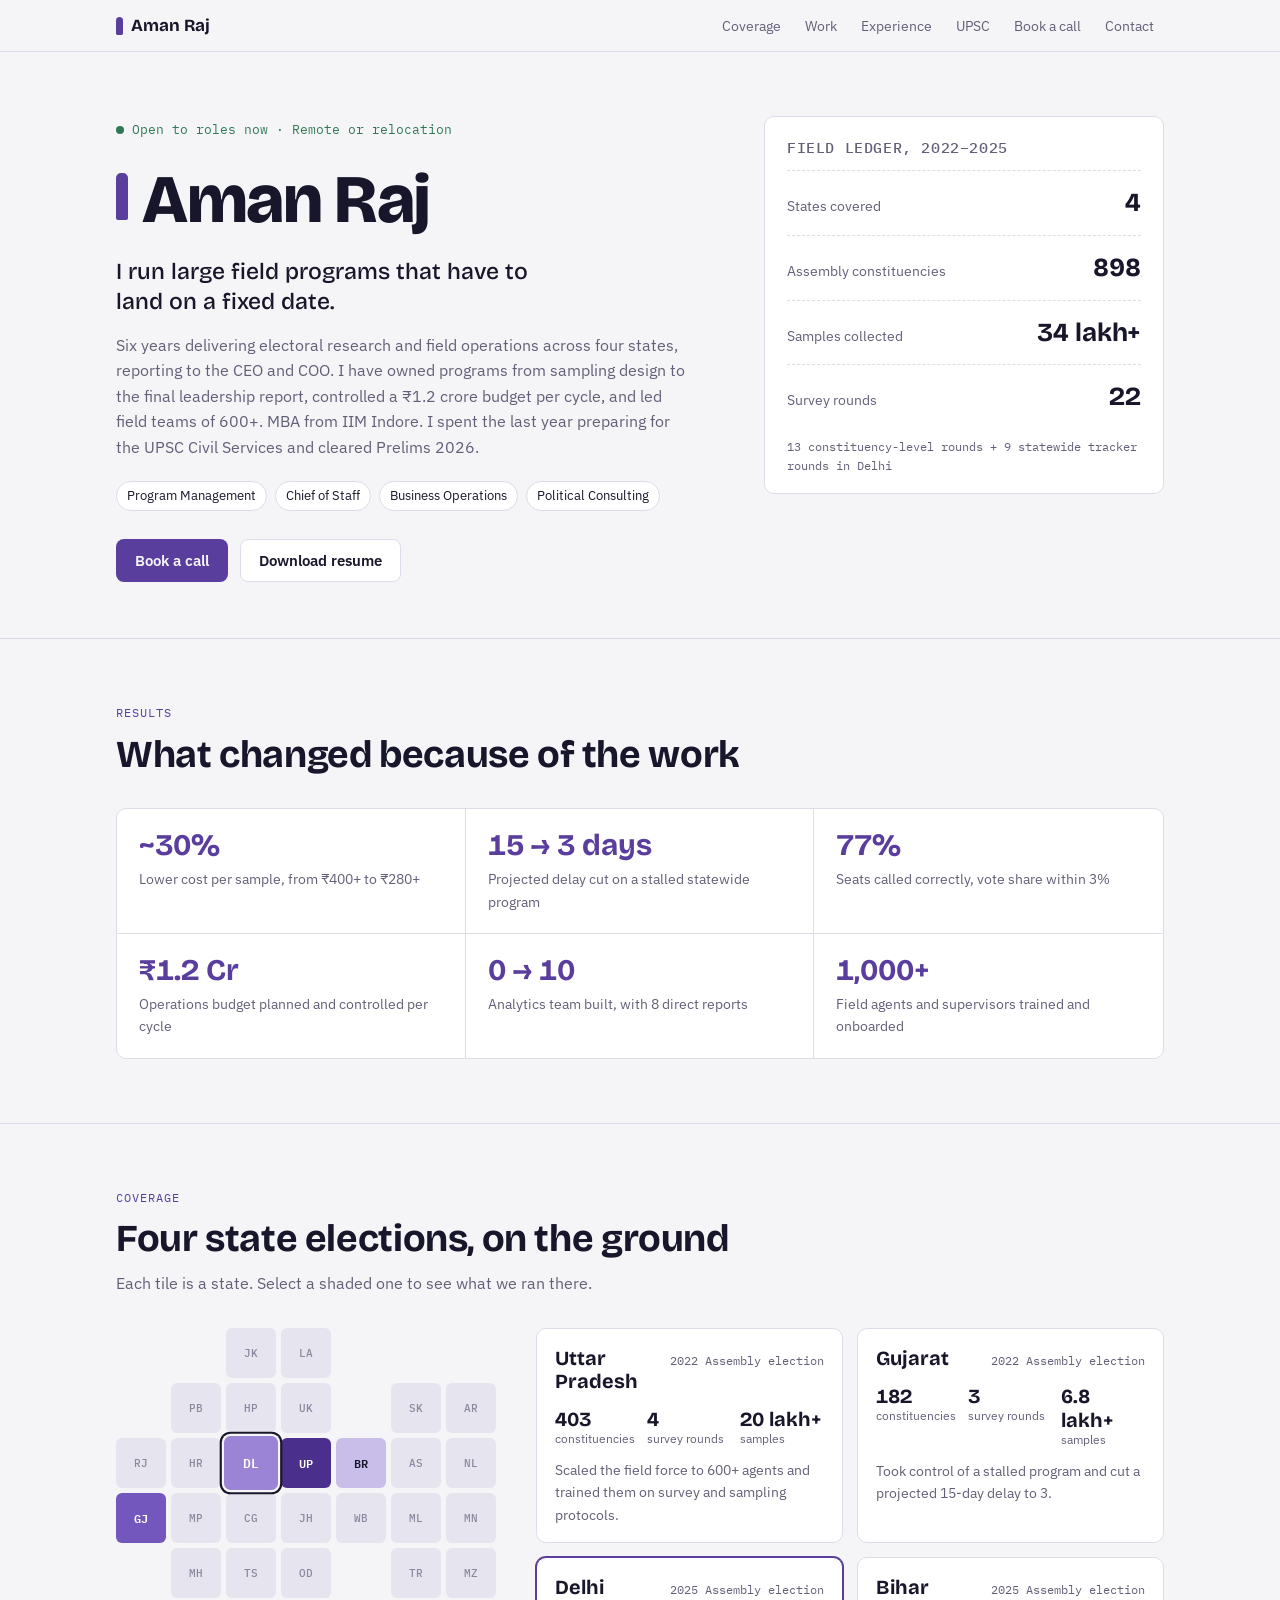
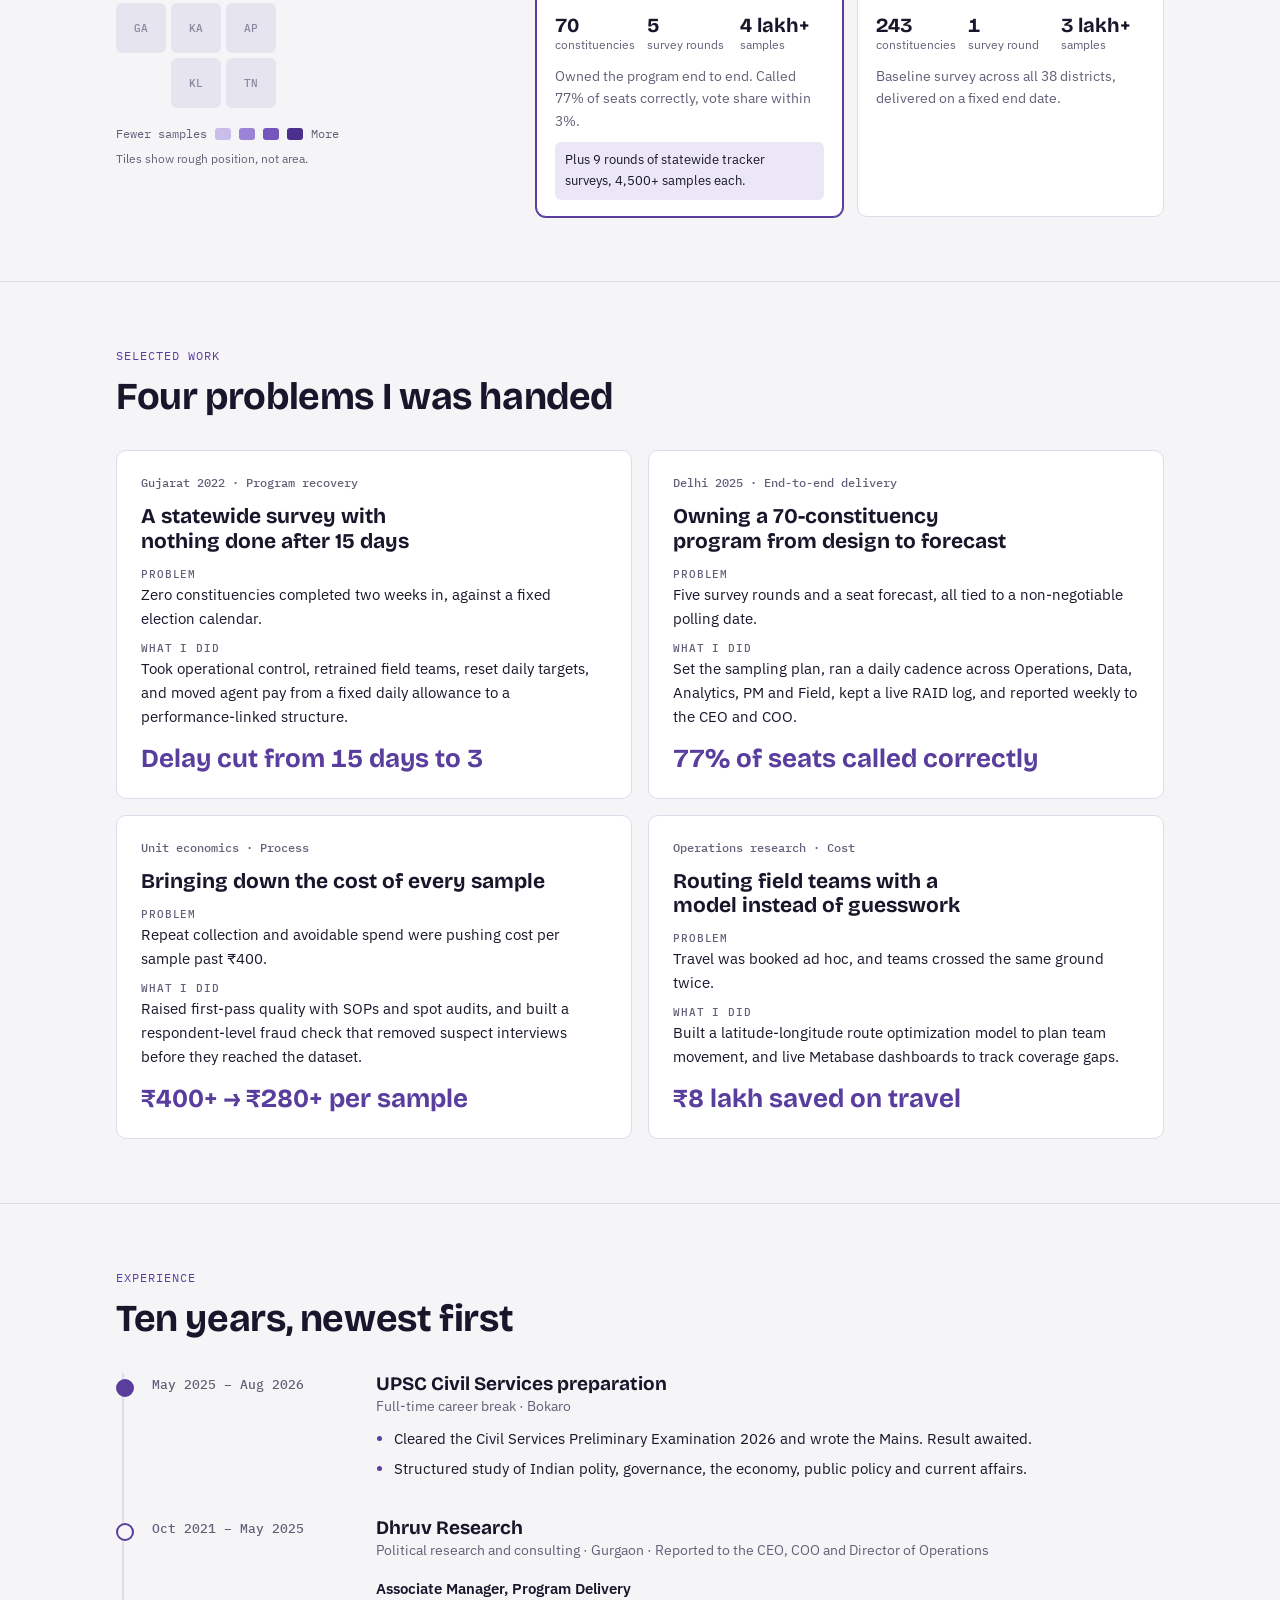
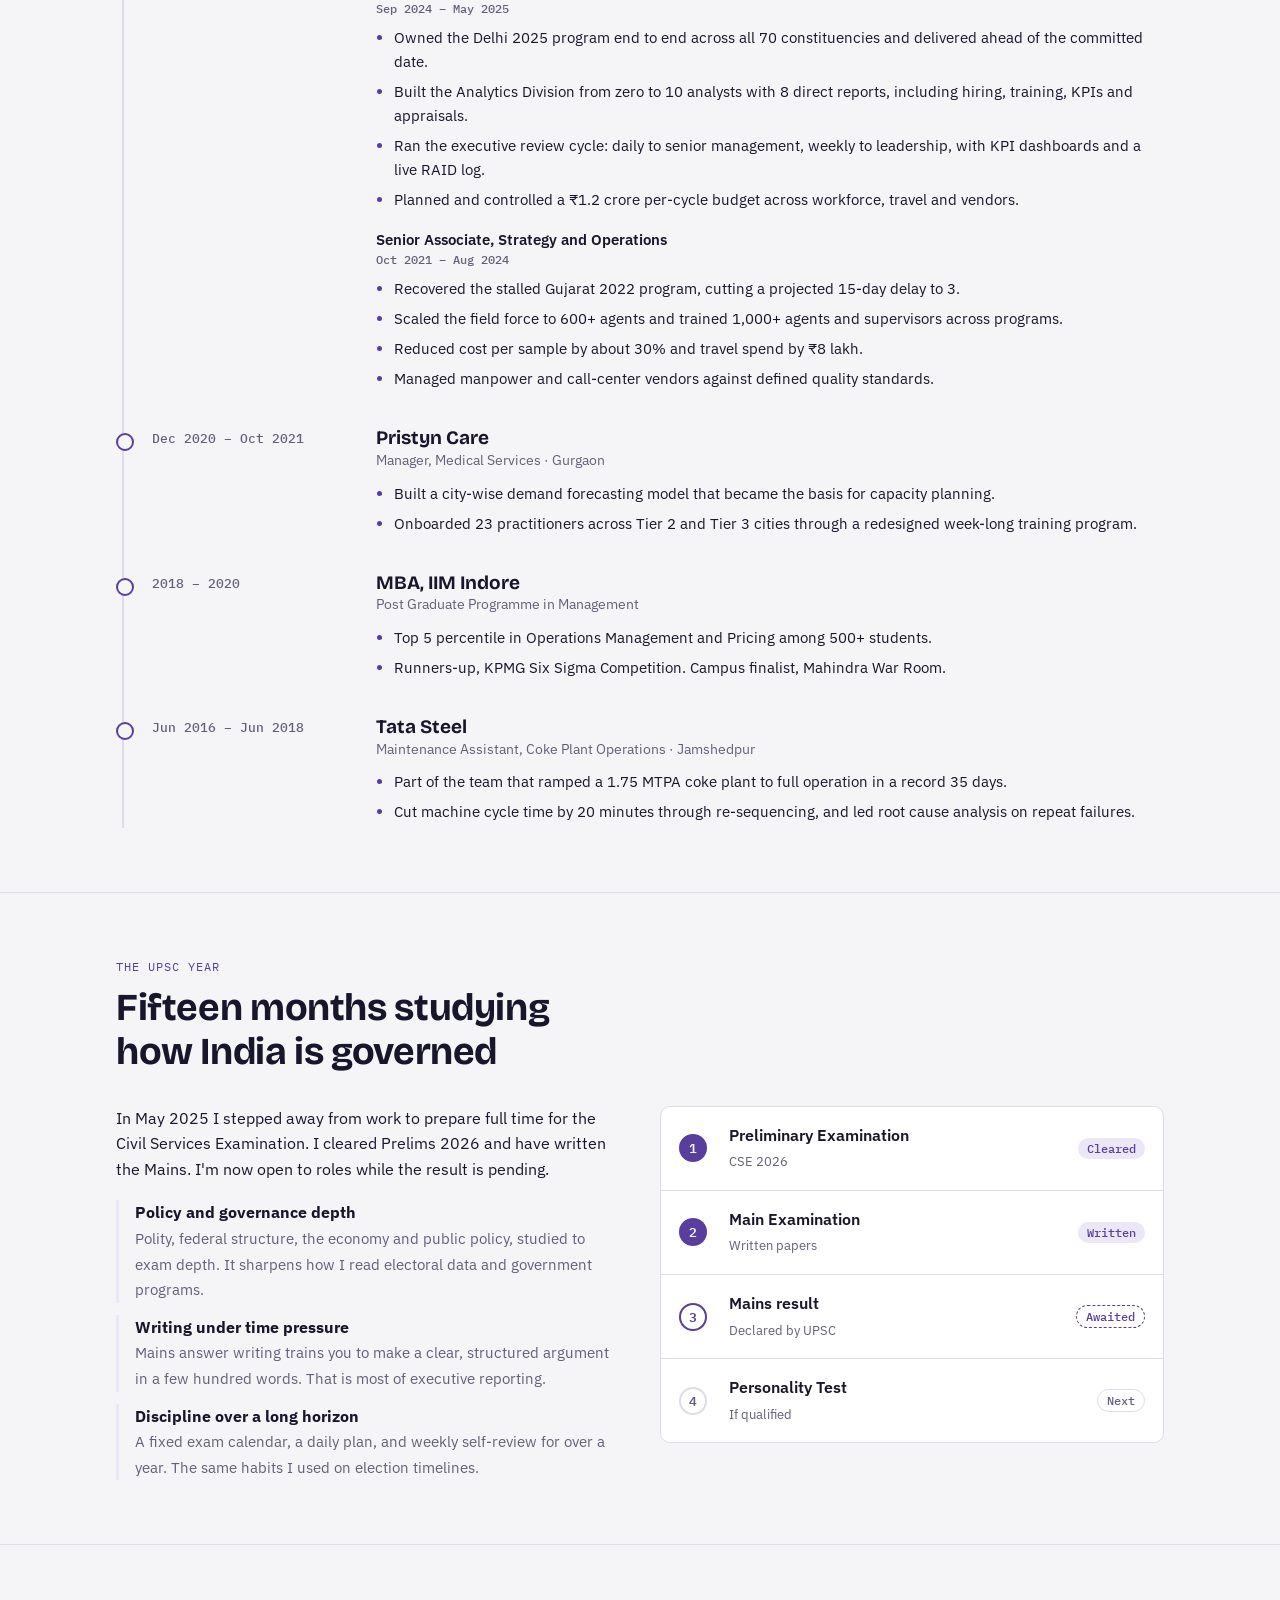
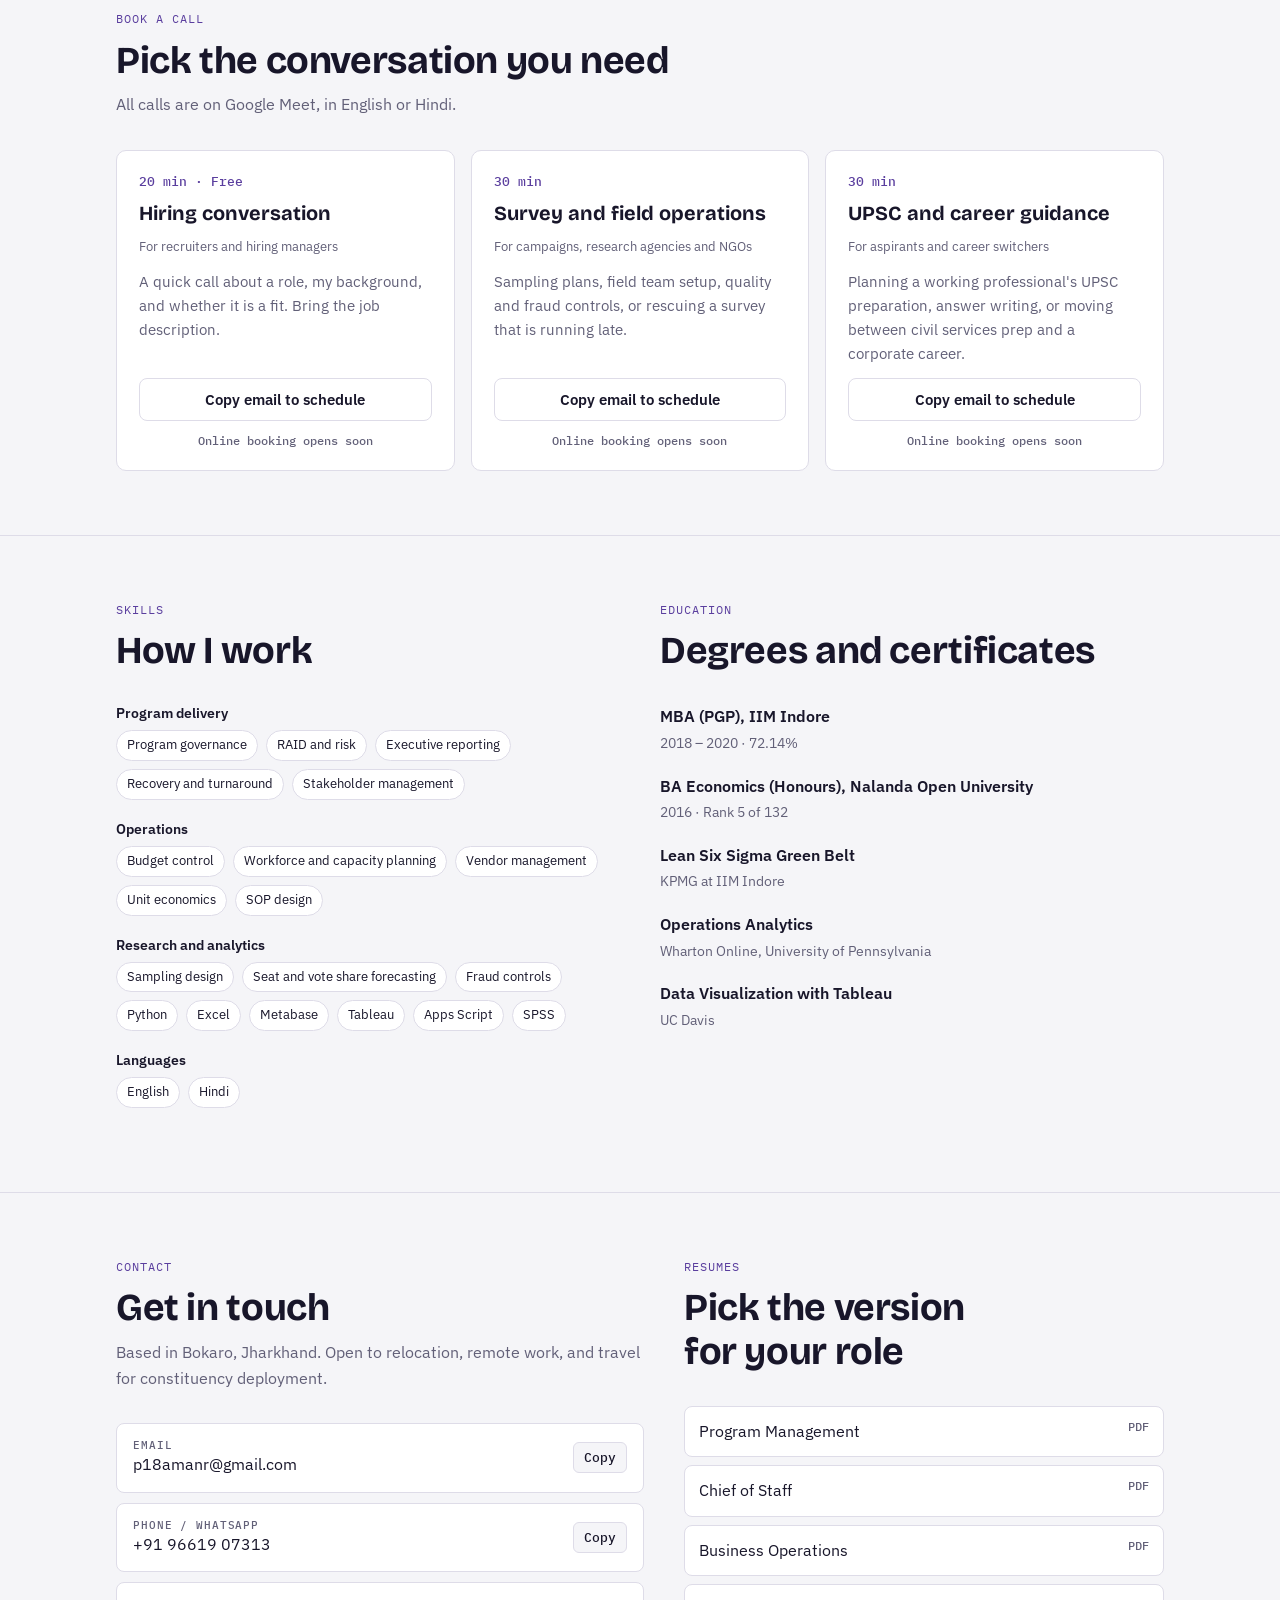
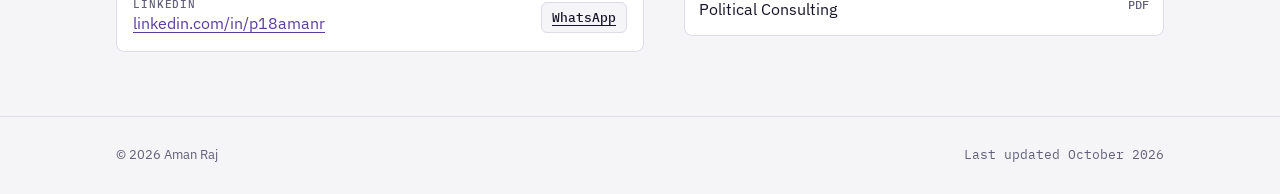
==== index.html @ afe06545 "Add files via upload" ====
<!doctype html>
<html lang="en">
<head>
<meta charset="utf-8">
<meta name="viewport" content="width=device-width, initial-scale=1, viewport-fit=cover">
<meta name="description" content="Aman Raj: program delivery and operations lead. Electoral research and field operations across 898 constituencies in UP, Gujarat, Delhi and Bihar. MBA, IIM Indore.">
<meta property="og:title" content="Aman Raj">
<meta property="og:description" content="Program delivery, strategy and field operations. 4 state elections, 898 constituencies, 34 lakh+ samples.">
<meta property="og:type" content="website">
<meta name="theme-color" content="#5A3E9E">
<link rel="icon" href="data:image/svg+xml,%3Csvg xmlns='http://www.w3.org/2000/svg' viewBox='0 0 32 32'%3E%3Crect x='11' y='4' width='10' height='24' rx='5' fill='%235A3E9E'/%3E%3C/svg%3E">
<title>Aman Raj</title>
<link rel="preconnect" href="https://fonts.googleapis.com">
<link rel="preconnect" href="https://fonts.gstatic.com" crossorigin>
<link rel="stylesheet" href="https://fonts.googleapis.com/css2?family=Bricolage+Grotesque:opsz,wght@12..96,500;12..96,700;12..96,800&family=IBM+Plex+Sans:wght@400;500;600&family=IBM+Plex+Mono:wght@400;500&display=swap">
<style>:root{padding-top:env(safe-area-inset-top,0px);padding-bottom:env(safe-area-inset-bottom,0px)}body{margin:0}img{max-width:100%}[hidden]{display:none!important}</style>
<style>
/* Layout: one column field-report page; a sticky nav, a hero with a field ledger, then a tile map of India as the centerpiece. Accent is indelible-ink violet. */
:root{
  --bg:#F5F5F8;
  --surface:#FFFFFF;
  --fg:#18162A;
  --muted:#626078;
  --line:#DEDCE8;
  --accent:#5A3E9E;
  --accent-soft:#ECE7F7;
  --tile:#E6E4EE;
  --tile-fg:#8A879E;
  --ink1:#C9BDEA; --ink2:#9B84D6; --ink3:#7357BC; --ink4:#4A2F8C;
  --ink-fg:#FFFFFF;
  --good:#2F7A55;
  --f-display:"Bricolage Grotesque", "Segoe UI", system-ui, sans-serif;
  --f-body:"IBM Plex Sans", "Segoe UI", system-ui, -apple-system, sans-serif;
  --f-mono:"IBM Plex Mono", ui-monospace, "SFMono-Regular", Menlo, monospace;
  --radius:10px;
  --wrap:1080px;
}
@media (prefers-color-scheme: dark){
  :root:not([data-theme="light"]){
    --bg:#121019; --surface:#1B1826; --fg:#ECEAF4; --muted:#A3A0B8; --line:#2E2A3E;
    --accent:#B39DF2; --accent-soft:#2A2340; --tile:#25212F; --tile-fg:#6F6B84;
    --ink1:#4A3D73; --ink2:#6B54A8; --ink3:#8C70D6; --ink4:#B9A2F5; --ink-fg:#120F1C;
    --good:#6FCB9C; color-scheme:dark;
  }
}
:root[data-theme="dark"]{
  --bg:#121019; --surface:#1B1826; --fg:#ECEAF4; --muted:#A3A0B8; --line:#2E2A3E;
  --accent:#B39DF2; --accent-soft:#2A2340; --tile:#25212F; --tile-fg:#6F6B84;
  --ink1:#4A3D73; --ink2:#6B54A8; --ink3:#8C70D6; --ink4:#B9A2F5; --ink-fg:#120F1C;
  --good:#6FCB9C; color-scheme:dark;
}
*{box-sizing:border-box}
html{scroll-behavior:smooth}
@media (prefers-reduced-motion: reduce){html{scroll-behavior:auto}*{transition:none!important}}
body{background:var(--bg);color:var(--fg);font-family:var(--f-body);font-size:16px;line-height:1.6;-webkit-font-smoothing:antialiased}
body::before{content:"";position:fixed;inset:0 0 auto;height:env(safe-area-inset-top,0px);z-index:10;background:var(--bg)}
a{color:var(--accent);text-underline-offset:3px}
a:focus-visible,button:focus-visible{outline:2px solid var(--accent);outline-offset:3px;border-radius:4px}
h1,h2,h3{font-family:var(--f-display);text-wrap:balance;margin:0;line-height:1.15}
p{margin:0}
.wrap{max-width:var(--wrap);margin:0 auto;padding-left:max(16px,env(safe-area-inset-left,0px));padding-right:max(16px,env(safe-area-inset-right,0px))}
.mono{font-family:var(--f-mono);font-variant-numeric:tabular-nums}
.eyebrow{font-family:var(--f-mono);font-size:12px;letter-spacing:.08em;text-transform:uppercase;color:var(--accent)}

/* nav */
.nav{position:sticky;top:env(safe-area-inset-top,0px);z-index:9;background:color-mix(in srgb,var(--bg) 92%,transparent);backdrop-filter:blur(8px);border-bottom:1px solid var(--line)}
.nav .wrap{display:flex;align-items:center;justify-content:space-between;gap:16px;padding-block:12px}
.brand{font-family:var(--f-display);font-weight:700;font-size:17px;color:var(--fg);text-decoration:none;display:flex;align-items:center;gap:8px}
.inkmark{display:inline-block;width:7px;height:18px;border-radius:5px 5px 2px 2px;background:var(--accent)}
.nav ul{display:flex;gap:4px;list-style:none;margin:0;padding:0;flex-wrap:wrap}
.nav ul a{color:var(--muted);text-decoration:none;font-size:14px;padding:6px 10px;border-radius:6px}
.nav ul a:hover{color:var(--fg);background:var(--accent-soft)}
@media (max-width:720px){.nav ul{display:none}}

/* hero */
.hero .wrap{display:grid;grid-template-columns:minmax(0,1.5fr) minmax(0,1fr);gap:48px;padding-block:64px 56px;align-items:start}
.status{display:inline-flex;align-items:center;gap:8px;font-size:13px;color:var(--good);font-family:var(--f-mono);margin-bottom:20px}
.status::before{content:"";width:8px;height:8px;border-radius:50%;background:var(--good)}
.hero h1{font-size:clamp(40px,6.4vw,68px);font-weight:800;letter-spacing:-.02em}
.hero h1 .inkmark{width:12px;height:.7em;margin-right:14px;vertical-align:.02em}
.hero .lede{font-size:clamp(19px,2.2vw,23px);font-family:var(--f-display);font-weight:500;margin-top:18px;max-width:30ch;line-height:1.3}
.hero .sub{color:var(--muted);margin-top:16px;max-width:58ch}
.roles{display:flex;flex-wrap:wrap;gap:8px;margin-top:20px}
.chip{font-size:13px;padding:4px 10px;border:1px solid var(--line);border-radius:999px;color:var(--fg);background:var(--surface)}
.cta{display:flex;flex-wrap:wrap;gap:12px;margin-top:28px}
.btn{display:inline-flex;align-items:center;gap:8px;font:600 15px var(--f-body);padding:11px 18px;border-radius:8px;text-decoration:none;cursor:pointer;border:1px solid transparent}
.btn.primary{background:var(--accent);color:var(--bg)}
.btn.ghost{border-color:var(--line);color:var(--fg);background:var(--surface)}
.btn:hover{filter:brightness(1.07)}

.ledger{background:var(--surface);border:1px solid var(--line);border-radius:var(--radius);padding:22px 22px 18px}
.ledger h2{font-size:15px;font-family:var(--f-mono);font-weight:500;color:var(--muted);letter-spacing:.04em;text-transform:uppercase}
.ledger dl{margin:14px 0 0;display:grid;gap:0}
.ledger .row{display:flex;justify-content:space-between;align-items:baseline;gap:12px;padding:11px 0;border-top:1px dashed var(--line)}
.ledger dt{color:var(--muted);font-size:14px}
.ledger dd{margin:0;font-family:var(--f-display);font-weight:700;font-size:26px;font-variant-numeric:tabular-nums}
.ledger .note{font-size:12px;color:var(--muted);margin-top:8px;font-family:var(--f-mono)}

/* sections */
section.block{padding-block:64px;border-top:1px solid var(--line)}
.head{display:grid;gap:10px;margin-bottom:32px;max-width:64ch}
.head h2{font-size:clamp(28px,3.6vw,38px);font-weight:700;letter-spacing:-.01em}
.head p{color:var(--muted)}

/* impact strip */
.impact{display:grid;grid-template-columns:repeat(3,minmax(0,1fr));border:1px solid var(--line);border-radius:var(--radius);background:var(--surface);overflow:hidden}
.impact div{padding:20px 22px;border-right:1px solid var(--line);border-bottom:1px solid var(--line)}
.impact div:nth-child(3n){border-right:0}
.impact div:nth-last-child(-n+3){border-bottom:0}
.impact b{display:block;font-family:var(--f-display);font-size:30px;font-weight:700;font-variant-numeric:tabular-nums;color:var(--accent);line-height:1.1}
.impact span{display:block;font-size:14px;color:var(--muted);margin-top:6px}
@media (max-width:720px){
  .impact{grid-template-columns:repeat(2,minmax(0,1fr))}
  .impact div{border-right:1px solid var(--line)!important;border-bottom:1px solid var(--line)!important}
  .impact div:nth-child(2n){border-right:0!important}
  .impact div:nth-last-child(-n+2){border-bottom:0!important}
}

/* coverage */
.coverage{display:grid;grid-template-columns:minmax(0,380px) minmax(0,1fr);gap:40px;align-items:start}
.map{display:grid;grid-template-columns:repeat(7,1fr);grid-template-rows:repeat(7,auto);gap:5px;width:100%;max-width:380px}
.tile{aspect-ratio:1;max-width:100%;border-radius:6px;background:var(--tile);color:var(--tile-fg);font:500 11px var(--f-mono);display:flex;align-items:center;justify-content:center;border:0;padding:0;cursor:default}
.tile.on{cursor:pointer;color:var(--ink-fg);font-weight:600;font-size:12px;transition:transform .15s}
.tile.on:hover,.tile.on.sel{transform:scale(1.08);box-shadow:0 0 0 2px var(--bg),0 0 0 4px var(--fg)}
.l1{background:var(--ink1)}.l2{background:var(--ink2)}.l3{background:var(--ink3)}.l4{background:var(--ink4)}
.l1{color:var(--fg)!important}
.legend{display:flex;align-items:center;gap:8px;margin-top:16px;font-size:12px;color:var(--muted);font-family:var(--f-mono);flex-wrap:wrap}
.legend i{display:inline-block;width:16px;height:12px;border-radius:3px}
.mapcap{font-size:12px;color:var(--muted);margin-top:6px}
.states{display:grid;grid-template-columns:repeat(2,minmax(0,1fr));gap:14px}
.state{background:var(--surface);border:1px solid var(--line);border-radius:var(--radius);padding:18px 18px 16px;transition:border-color .15s,box-shadow .15s;min-width:0}
.state.sel{border-color:var(--accent);box-shadow:0 0 0 1px var(--accent)}
.state .top{display:flex;justify-content:space-between;align-items:baseline;gap:8px}
.state h3{font-size:20px}
.state .yr{font-family:var(--f-mono);font-size:12px;color:var(--muted);white-space:nowrap}
.state .nums{display:grid;grid-template-columns:repeat(3,minmax(0,1fr));gap:8px;margin:14px 0 12px}
.state .nums b{display:block;font:700 20px var(--f-display);font-variant-numeric:tabular-nums}
.state .nums span{font-size:12px;color:var(--muted);line-height:1.3;display:block}
.state p{font-size:14px;color:var(--muted)}
.state .extra{margin-top:10px;font-size:13px;padding:8px 10px;border-radius:6px;background:var(--accent-soft);color:var(--fg)}
@media (max-width:860px){.coverage{grid-template-columns:minmax(0,1fr)}.map{margin:0 auto}}
@media (max-width:560px){.states{grid-template-columns:minmax(0,1fr)}}

/* case studies */
.cases{display:grid;grid-template-columns:repeat(2,minmax(0,1fr));gap:16px}
.case{border:1px solid var(--line);border-radius:var(--radius);padding:24px;background:var(--surface);display:grid;gap:14px;align-content:start;min-width:0}
.case .tag{font:500 12px var(--f-mono);color:var(--muted)}
.case h3{font-size:21px}
.case .result{font:700 26px var(--f-display);color:var(--accent);font-variant-numeric:tabular-nums}
.case dl{margin:0;display:grid;gap:10px}
.case dt{font:500 11px var(--f-mono);text-transform:uppercase;letter-spacing:.08em;color:var(--muted)}
.case dd{margin:2px 0 0;font-size:15px}
@media (max-width:720px){.cases{grid-template-columns:minmax(0,1fr)}}

/* timeline */
.timeline{display:grid;gap:0;border-left:2px solid var(--line);margin-left:6px}
.job{position:relative;padding:0 0 36px 28px;display:grid;grid-template-columns:minmax(0,200px) minmax(0,1fr);gap:24px}
.job:last-child{padding-bottom:4px}
.job::before{content:"";position:absolute;left:-8px;top:6px;width:14px;height:14px;border-radius:50%;background:var(--bg);border:2px solid var(--accent)}
.job.break::before{background:var(--accent)}
.job .when{font:500 13px var(--f-mono);color:var(--muted);padding-top:3px}
.job .where{font-size:14px;color:var(--muted)}
.job h3{font-size:19px}
.job ul{margin:10px 0 0;padding-left:18px;display:grid;gap:6px}
.job li{font-size:15px}
.job li::marker{color:var(--accent)}
.subrole{margin-top:16px}
.subrole h4{margin:0;font-size:15px;font-weight:600}
.subrole .when2{font:500 12px var(--f-mono);color:var(--muted)}
@media (max-width:720px){.job{grid-template-columns:minmax(0,1fr);gap:4px}}

/* upsc */
.upsc{display:grid;grid-template-columns:minmax(0,1fr) minmax(0,1fr);gap:40px;align-items:start}
.steps{list-style:none;margin:0;padding:0;display:grid;gap:0;background:var(--surface);border:1px solid var(--line);border-radius:var(--radius);overflow:hidden}
.steps li{display:grid;grid-template-columns:36px minmax(0,1fr) auto;gap:14px;align-items:center;padding:16px 18px;border-bottom:1px solid var(--line)}
.steps li:last-child{border-bottom:0}
.dot{width:28px;height:28px;border-radius:50%;display:flex;align-items:center;justify-content:center;font:600 13px var(--f-mono);border:2px solid var(--line);color:var(--muted)}
.done .dot{background:var(--accent);border-color:var(--accent);color:var(--bg)}
.now .dot{border-color:var(--accent);color:var(--accent)}
.steps b{display:block;font-weight:600}
.steps small{color:var(--muted);font-size:13px}
.pill{font:500 12px var(--f-mono);padding:3px 9px;border-radius:999px;white-space:nowrap}
.done .pill{background:var(--accent-soft);color:var(--accent)}
.now .pill{border:1px dashed var(--accent);color:var(--accent)}
.later .pill{color:var(--muted);border:1px solid var(--line)}
.upsc-copy{display:grid;gap:18px}
.upsc-copy p{color:var(--fg)}
.gain{display:grid;gap:12px;margin:0;padding:0;list-style:none}
.gain li{padding-left:16px;border-left:3px solid var(--accent-soft)}
.gain b{display:block}
.gain span{color:var(--muted);font-size:15px}
@media (max-width:860px){.upsc{grid-template-columns:minmax(0,1fr)}}

/* booking */
.sessions{display:grid;grid-template-columns:repeat(3,minmax(0,1fr));gap:16px}
.session{border:1px solid var(--line);border-radius:var(--radius);padding:22px;background:var(--surface);display:flex;flex-direction:column;gap:12px;min-width:0}
.session .len{font:500 13px var(--f-mono);color:var(--accent)}
.session h3{font-size:20px}
.session p{color:var(--muted);font-size:15px;flex:1}
.session .who{font-size:13px;color:var(--muted)}
.session .btn{justify-content:center}
.soon{font:500 12px var(--f-mono);color:var(--muted);text-align:center}
@media (max-width:860px){.sessions{grid-template-columns:minmax(0,1fr)}}

/* skills + edu */
.two{display:grid;grid-template-columns:minmax(0,1fr) minmax(0,1fr);gap:40px}
.skillgroup{margin-bottom:20px}
.skillgroup h3{font:600 14px var(--f-body);margin-bottom:8px}
.skillgroup .roles{margin-top:0}
.edu{display:grid;gap:18px}
.edu div b{display:block;font-weight:600}
.edu div span{color:var(--muted);font-size:14px}
@media (max-width:760px){.two{grid-template-columns:minmax(0,1fr)}}

/* contact */
.contact{display:grid;grid-template-columns:minmax(0,1.1fr) minmax(0,1fr);gap:40px;align-items:start}
.cards{display:grid;gap:10px}
.cline{display:flex;align-items:center;justify-content:space-between;gap:12px;padding:14px 16px;border:1px solid var(--line);border-radius:8px;background:var(--surface);min-width:0}
.cline .k{font:500 11px var(--f-mono);text-transform:uppercase;letter-spacing:.08em;color:var(--muted)}
.cline .v{font-size:16px;word-break:break-word;user-select:all}
.cline a.v{user-select:auto}
.copy{font:500 13px var(--f-mono);padding:6px 10px;border-radius:6px;border:1px solid var(--line);background:var(--bg);color:var(--fg);cursor:pointer;white-space:nowrap}
.resumes{display:grid;gap:8px}
.resumes a{display:flex;justify-content:space-between;gap:12px;padding:12px 14px;border:1px solid var(--line);border-radius:8px;text-decoration:none;color:var(--fg);background:var(--surface)}
.resumes a:hover{border-color:var(--accent)}
.resumes a span{font:500 12px var(--f-mono);color:var(--muted)}

footer{border-top:1px solid var(--line);padding-block:28px;color:var(--muted);font-size:13px}
footer .wrap{display:flex;justify-content:space-between;gap:12px;flex-wrap:wrap}
</style>
</head>
<body>

<header class="nav">
  <div class="wrap">
    <a class="brand" href="#top"><span class="inkmark" aria-hidden="true"></span>Aman Raj</a>
    <nav aria-label="Sections">
      <ul>
        <li><a href="#coverage">Coverage</a></li>
        <li><a href="#work">Work</a></li>
        <li><a href="#experience">Experience</a></li>
        <li><a href="#upsc">UPSC</a></li>
        <li><a href="#book">Book a call</a></li>
        <li><a href="#contact">Contact</a></li>
      </ul>
    </nav>
  </div>
</header>

<main id="top">
  <section class="hero">
    <div class="wrap">
      <div>
        <div class="status">Open to roles now · Remote or relocation</div>
        <h1><span class="inkmark" aria-hidden="true"></span>Aman Raj</h1>
        <p class="lede">I run large field programs that have to land on a fixed date.</p>
        <p class="sub">Six years delivering electoral research and field operations across four states, reporting to the CEO and COO. I have owned programs from sampling design to the final leadership report, controlled a ₹1.2 crore budget per cycle, and led field teams of 600+. MBA from IIM Indore. I spent the last year preparing for the UPSC Civil Services and cleared Prelims 2026.</p>
        <div class="roles" aria-label="Roles I'm open to">
          <span class="chip">Program Management</span>
          <span class="chip">Chief of Staff</span>
          <span class="chip">Business Operations</span>
          <span class="chip">Political Consulting</span>
        </div>
        <div class="cta">
          <a class="btn primary" href="#book">Book a call</a>
          <a class="btn ghost" href="#resumes">Download resume</a>
        </div>
      </div>
      <aside class="ledger" aria-label="Field ledger">
        <h2>Field ledger, 2022–2025</h2>
        <dl>
          <div class="row"><dt>States covered</dt><dd>4</dd></div>
          <div class="row"><dt>Assembly constituencies</dt><dd>898</dd></div>
          <div class="row"><dt>Samples collected</dt><dd>34 lakh+</dd></div>
          <div class="row"><dt>Survey rounds</dt><dd>22</dd></div>
        </dl>
        <p class="note">13 constituency-level rounds + 9 statewide tracker rounds in Delhi</p>
      </aside>
    </div>
  </section>

  <section class="block" aria-labelledby="impact-h">
    <div class="wrap">
      <div class="head">
        <span class="eyebrow">Results</span>
        <h2 id="impact-h">What changed because of the work</h2>
      </div>
      <div class="impact">
        <div><b>~30%</b><span>Lower cost per sample, from ₹400+ to ₹280+</span></div>
        <div><b>15 → 3 days</b><span>Projected delay cut on a stalled statewide program</span></div>
        <div><b>77%</b><span>Seats called correctly, vote share within 3%</span></div>
        <div><b>₹1.2 Cr</b><span>Operations budget planned and controlled per cycle</span></div>
        <div><b>0 → 10</b><span>Analytics team built, with 8 direct reports</span></div>
        <div><b>1,000+</b><span>Field agents and supervisors trained and onboarded</span></div>
      </div>
    </div>
  </section>

  <section class="block" id="coverage" aria-labelledby="cov-h">
    <div class="wrap">
      <div class="head">
        <span class="eyebrow">Coverage</span>
        <h2 id="cov-h">Four state elections, on the ground</h2>
        <p>Each tile is a state. Select a shaded one to see what we ran there.</p>
      </div>
      <div class="coverage">
        <div>
          <div class="map" id="map" role="group" aria-label="Tile map of Indian states"></div>
          <div class="legend" aria-hidden="true">
            <span>Fewer samples</span><i class="l1"></i><i class="l2"></i><i class="l3"></i><i class="l4"></i><span>More</span>
          </div>
          <p class="mapcap">Tiles show rough position, not area.</p>
        </div>
        <div class="states" id="states"></div>
      </div>
    </div>
  </section>

  <section class="block" id="work" aria-labelledby="work-h">
    <div class="wrap">
      <div class="head">
        <span class="eyebrow">Selected work</span>
        <h2 id="work-h">Four problems I was handed</h2>
      </div>
      <div class="cases">
        <article class="case">
          <span class="tag">Gujarat 2022 · Program recovery</span>
          <h3>A statewide survey with nothing done after 15 days</h3>
          <dl>
            <div><dt>Problem</dt><dd>Zero constituencies completed two weeks in, against a fixed election calendar.</dd></div>
            <div><dt>What I did</dt><dd>Took operational control, retrained field teams, reset daily targets, and moved agent pay from a fixed daily allowance to a performance-linked structure.</dd></div>
          </dl>
          <div class="result">Delay cut from 15 days to 3</div>
        </article>
        <article class="case">
          <span class="tag">Delhi 2025 · End-to-end delivery</span>
          <h3>Owning a 70-constituency program from design to forecast</h3>
          <dl>
            <div><dt>Problem</dt><dd>Five survey rounds and a seat forecast, all tied to a non-negotiable polling date.</dd></div>
            <div><dt>What I did</dt><dd>Set the sampling plan, ran a daily cadence across Operations, Data, Analytics, PM and Field, kept a live RAID log, and reported weekly to the CEO and COO.</dd></div>
          </dl>
          <div class="result">77% of seats called correctly</div>
        </article>
        <article class="case">
          <span class="tag">Unit economics · Process</span>
          <h3>Bringing down the cost of every sample</h3>
          <dl>
            <div><dt>Problem</dt><dd>Repeat collection and avoidable spend were pushing cost per sample past ₹400.</dd></div>
            <div><dt>What I did</dt><dd>Raised first-pass quality with SOPs and spot audits, and built a respondent-level fraud check that removed suspect interviews before they reached the dataset.</dd></div>
          </dl>
          <div class="result">₹400+ → ₹280+ per sample</div>
        </article>
        <article class="case">
          <span class="tag">Operations research · Cost</span>
          <h3>Routing field teams with a model instead of guesswork</h3>
          <dl>
            <div><dt>Problem</dt><dd>Travel was booked ad hoc, and teams crossed the same ground twice.</dd></div>
            <div><dt>What I did</dt><dd>Built a latitude-longitude route optimization model to plan team movement, and live Metabase dashboards to track coverage gaps.</dd></div>
          </dl>
          <div class="result">₹8 lakh saved on travel</div>
        </article>
      </div>
    </div>
  </section>

  <section class="block" id="experience" aria-labelledby="exp-h">
    <div class="wrap">
      <div class="head">
        <span class="eyebrow">Experience</span>
        <h2 id="exp-h">Ten years, newest first</h2>
      </div>
      <div class="timeline">
        <div class="job break">
          <div class="when">May 2025 – Aug 2026</div>
          <div>
            <h3>UPSC Civil Services preparation</h3>
            <div class="where">Full-time career break · Bokaro</div>
            <ul>
              <li>Cleared the Civil Services Preliminary Examination 2026 and wrote the Mains. Result awaited.</li>
              <li>Structured study of Indian polity, governance, the economy, public policy and current affairs.</li>
            </ul>
          </div>
        </div>
        <div class="job">
          <div class="when">Oct 2021 – May 2025</div>
          <div>
            <h3>Dhruv Research</h3>
            <div class="where">Political research and consulting · Gurgaon · Reported to the CEO, COO and Director of Operations</div>
            <div class="subrole">
              <h4>Associate Manager, Program Delivery</h4>
              <div class="when2">Sep 2024 – May 2025</div>
              <ul>
                <li>Owned the Delhi 2025 program end to end across all 70 constituencies and delivered ahead of the committed date.</li>
                <li>Built the Analytics Division from zero to 10 analysts with 8 direct reports, including hiring, training, KPIs and appraisals.</li>
                <li>Ran the executive review cycle: daily to senior management, weekly to leadership, with KPI dashboards and a live RAID log.</li>
                <li>Planned and controlled a ₹1.2 crore per-cycle budget across workforce, travel and vendors.</li>
              </ul>
            </div>
            <div class="subrole">
              <h4>Senior Associate, Strategy and Operations</h4>
              <div class="when2">Oct 2021 – Aug 2024</div>
              <ul>
                <li>Recovered the stalled Gujarat 2022 program, cutting a projected 15-day delay to 3.</li>
                <li>Scaled the field force to 600+ agents and trained 1,000+ agents and supervisors across programs.</li>
                <li>Reduced cost per sample by about 30% and travel spend by ₹8 lakh.</li>
                <li>Managed manpower and call-center vendors against defined quality standards.</li>
              </ul>
            </div>
          </div>
        </div>
        <div class="job">
          <div class="when">Dec 2020 – Oct 2021</div>
          <div>
            <h3>Pristyn Care</h3>
            <div class="where">Manager, Medical Services · Gurgaon</div>
            <ul>
              <li>Built a city-wise demand forecasting model that became the basis for capacity planning.</li>
              <li>Onboarded 23 practitioners across Tier 2 and Tier 3 cities through a redesigned week-long training program.</li>
            </ul>
          </div>
        </div>
        <div class="job">
          <div class="when">2018 – 2020</div>
          <div>
            <h3>MBA, IIM Indore</h3>
            <div class="where">Post Graduate Programme in Management</div>
            <ul>
              <li>Top 5 percentile in Operations Management and Pricing among 500+ students.</li>
              <li>Runners-up, KPMG Six Sigma Competition. Campus finalist, Mahindra War Room.</li>
            </ul>
          </div>
        </div>
        <div class="job">
          <div class="when">Jun 2016 – Jun 2018</div>
          <div>
            <h3>Tata Steel</h3>
            <div class="where">Maintenance Assistant, Coke Plant Operations · Jamshedpur</div>
            <ul>
              <li>Part of the team that ramped a 1.75 MTPA coke plant to full operation in a record 35 days.</li>
              <li>Cut machine cycle time by 20 minutes through re-sequencing, and led root cause analysis on repeat failures.</li>
            </ul>
          </div>
        </div>
      </div>
    </div>
  </section>

  <section class="block" id="upsc" aria-labelledby="upsc-h">
    <div class="wrap">
      <div class="head">
        <span class="eyebrow">The UPSC year</span>
        <h2 id="upsc-h">Fifteen months studying how India is governed</h2>
      </div>
      <div class="upsc">
        <div class="upsc-copy">
          <p>In May 2025 I stepped away from work to prepare full time for the Civil Services Examination. I cleared Prelims 2026 and have written the Mains. I'm now open to roles while the result is pending.</p>
          <ul class="gain">
            <li><b>Policy and governance depth</b><span>Polity, federal structure, the economy and public policy, studied to exam depth. It sharpens how I read electoral data and government programs.</span></li>
            <li><b>Writing under time pressure</b><span>Mains answer writing trains you to make a clear, structured argument in a few hundred words. That is most of executive reporting.</span></li>
            <li><b>Discipline over a long horizon</b><span>A fixed exam calendar, a daily plan, and weekly self-review for over a year. The same habits I used on election timelines.</span></li>
          </ul>
        </div>
        <ol class="steps" aria-label="UPSC CSE 2026 progress">
          <li class="done"><span class="dot" aria-hidden="true">1</span><div><b>Preliminary Examination</b><small>CSE 2026</small></div><span class="pill">Cleared</span></li>
          <li class="done"><span class="dot" aria-hidden="true">2</span><div><b>Main Examination</b><small>Written papers</small></div><span class="pill">Written</span></li>
          <li class="now"><span class="dot" aria-hidden="true">3</span><div><b>Mains result</b><small>Declared by UPSC</small></div><span class="pill">Awaited</span></li>
          <li class="later"><span class="dot" aria-hidden="true">4</span><div><b>Personality Test</b><small>If qualified</small></div><span class="pill">Next</span></li>
        </ol>
      </div>
    </div>
  </section>

  <section class="block" id="book" aria-labelledby="book-h">
    <div class="wrap">
      <div class="head">
        <span class="eyebrow">Book a call</span>
        <h2 id="book-h">Pick the conversation you need</h2>
        <p>All calls are on Google Meet, in English or Hindi.</p>
      </div>
      <div class="sessions" id="sessions"></div>
    </div>
  </section>

  <section class="block" aria-labelledby="skills-h">
    <div class="wrap two">
      <div>
        <div class="head"><span class="eyebrow">Skills</span><h2 id="skills-h">How I work</h2></div>
        <div class="skillgroup"><h3>Program delivery</h3><div class="roles"><span class="chip">Program governance</span><span class="chip">RAID and risk</span><span class="chip">Executive reporting</span><span class="chip">Recovery and turnaround</span><span class="chip">Stakeholder management</span></div></div>
        <div class="skillgroup"><h3>Operations</h3><div class="roles"><span class="chip">Budget control</span><span class="chip">Workforce and capacity planning</span><span class="chip">Vendor management</span><span class="chip">Unit economics</span><span class="chip">SOP design</span></div></div>
        <div class="skillgroup"><h3>Research and analytics</h3><div class="roles"><span class="chip">Sampling design</span><span class="chip">Seat and vote share forecasting</span><span class="chip">Fraud controls</span><span class="chip">Python</span><span class="chip">Excel</span><span class="chip">Metabase</span><span class="chip">Tableau</span><span class="chip">Apps Script</span><span class="chip">SPSS</span></div></div>
        <div class="skillgroup"><h3>Languages</h3><div class="roles"><span class="chip">English</span><span class="chip">Hindi</span></div></div>
      </div>
      <div>
        <div class="head"><span class="eyebrow">Education</span><h2>Degrees and certificates</h2></div>
        <div class="edu">
          <div><b>MBA (PGP), IIM Indore</b><span>2018 – 2020 · 72.14%</span></div>
          <div><b>BA Economics (Honours), Nalanda Open University</b><span>2016 · Rank 5 of 132</span></div>
          <div><b>Lean Six Sigma Green Belt</b><span>KPMG at IIM Indore</span></div>
          <div><b>Operations Analytics</b><span>Wharton Online, University of Pennsylvania</span></div>
          <div><b>Data Visualization with Tableau</b><span>UC Davis</span></div>
        </div>
      </div>
    </div>
  </section>

  <section class="block" id="contact" aria-labelledby="contact-h">
    <div class="wrap contact">
      <div>
        <div class="head"><span class="eyebrow">Contact</span><h2 id="contact-h">Get in touch</h2><p>Based in Bokaro, Jharkhand. Open to relocation, remote work, and travel for constituency deployment.</p></div>
        <div class="cards">
          <div class="cline"><div><div class="k">Email</div><div class="v" id="email">p18amanr@gmail.com</div></div><button class="copy" type="button" data-copy="email">Copy</button></div>
          <div class="cline"><div><div class="k">Phone / WhatsApp</div><div class="v" id="phone">+91 96619 07313</div></div><button class="copy" type="button" data-copy="phone">Copy</button></div>
          <div class="cline"><div><div class="k">LinkedIn</div><a class="v" href="https://www.linkedin.com/in/p18amanr" target="_blank" rel="noopener">linkedin.com/in/p18amanr</a></div><a class="copy" href="https://wa.me/919661907313" target="_blank" rel="noopener">WhatsApp</a></div>
        </div>
      </div>
      <div id="resumes">
        <div class="head"><span class="eyebrow">Resumes</span><h2>Pick the version for your role</h2></div>
        <div class="resumes">
          <a href="resume/Aman_Raj_Resume_Program_Management.pdf" target="_blank" rel="noopener">Program Management<span>PDF</span></a>
          <a href="resume/Aman_Raj_Resume_Chief_of_Staff.pdf" target="_blank" rel="noopener">Chief of Staff<span>PDF</span></a>
          <a href="resume/Aman_Raj_Resume_Business_Operations.pdf" target="_blank" rel="noopener">Business Operations<span>PDF</span></a>
          <a href="resume/Aman_Raj_Resume_Political_Consulting.pdf" target="_blank" rel="noopener">Political Consulting<span>PDF</span></a>
        </div>
      </div>
    </div>
  </section>
</main>

<footer><div class="wrap"><span>© 2026 Aman Raj</span><span class="mono">Last updated October 2026</span></div></footer>

<script>
/* ===== EDIT HERE: paste your booking links when ready (Calendly, Cal.com, Topmate...). Leave "" to show the email fallback. ===== */
var BOOKING = {
  intro:   "",
  consult: "",
  mentor:  ""
};

var SESSIONS = [
  {key:"intro", len:"20 min · Free", title:"Hiring conversation", who:"For recruiters and hiring managers", body:"A quick call about a role, my background, and whether it is a fit. Bring the job description."},
  {key:"consult", len:"30 min", title:"Survey and field operations", who:"For campaigns, research agencies and NGOs", body:"Sampling plans, field team setup, quality and fraud controls, or rescuing a survey that is running late."},
  {key:"mentor", len:"30 min", title:"UPSC and career guidance", who:"For aspirants and career switchers", body:"Planning a working professional's UPSC preparation, answer writing, or moving between civil services prep and a corporate career."}
];

var STATES = {
  UP:{name:"Uttar Pradesh", yr:"2022 Assembly election", acs:"403", rounds:"4", samples:"20 lakh+", lvl:4, note:"Scaled the field force to 600+ agents and trained them on survey and sampling protocols."},
  GJ:{name:"Gujarat", yr:"2022 Assembly election", acs:"182", rounds:"3", samples:"6.8 lakh+", lvl:3, note:"Took control of a stalled program and cut a projected 15-day delay to 3."},
  DL:{name:"Delhi", yr:"2025 Assembly election", acs:"70", rounds:"5", samples:"4 lakh+", lvl:2, note:"Owned the program end to end. Called 77% of seats correctly, vote share within 3%.", extra:"Plus 9 rounds of statewide tracker surveys, 4,500+ samples each."},
  BR:{name:"Bihar", yr:"2025 Assembly election", acs:"243", rounds:"1", samples:"3 lakh+", lvl:1, note:"Baseline survey across all 38 districts, delivered on a fixed end date."}
};

var TILES = [
 ["JK",2,0,"Jammu and Kashmir"],["LA",3,0,"Ladakh"],
 ["PB",1,1,"Punjab"],["HP",2,1,"Himachal Pradesh"],["UK",3,1,"Uttarakhand"],["SK",5,1,"Sikkim"],["AR",6,1,"Arunachal Pradesh"],
 ["RJ",0,2,"Rajasthan"],["HR",1,2,"Haryana"],["DL",2,2,"Delhi"],["UP",3,2,"Uttar Pradesh"],["BR",4,2,"Bihar"],["AS",5,2,"Assam"],["NL",6,2,"Nagaland"],
 ["GJ",0,3,"Gujarat"],["MP",1,3,"Madhya Pradesh"],["CG",2,3,"Chhattisgarh"],["JH",3,3,"Jharkhand"],["WB",4,3,"West Bengal"],["ML",5,3,"Meghalaya"],["MN",6,3,"Manipur"],
 ["MH",1,4,"Maharashtra"],["TS",2,4,"Telangana"],["OD",3,4,"Odisha"],["TR",5,4,"Tripura"],["MZ",6,4,"Mizoram"],
 ["GA",0,5,"Goa"],["KA",1,5,"Karnataka"],["AP",2,5,"Andhra Pradesh"],
 ["KL",1,6,"Kerala"],["TN",2,6,"Tamil Nadu"]
];

function esc(s){return String(s).replace(/[&<>"]/g,function(c){return {"&":"&amp;","<":"&lt;",">":"&gt;",'"':"&quot;"}[c]})}

/* map + state cards */
var map = document.getElementById("map"), statesEl = document.getElementById("states");
TILES.forEach(function(t){
  var code=t[0], s=STATES[code], el=document.createElement(s?"button":"div");
  el.className="tile"+(s?" on l"+s.lvl:"");
  el.style.gridColumn=(t[1]+1); el.style.gridRow=(t[2]+1);
  el.textContent=code; el.title=t[3];
  if(s){el.type="button";el.setAttribute("aria-label",t[3]+": "+s.samples+" samples");el.dataset.code=code;el.addEventListener("click",function(){select(code,true)})}
  else{el.setAttribute("aria-hidden","true")}
  map.appendChild(el);
});
["UP","GJ","DL","BR"].forEach(function(code){
  var s=STATES[code];
  var a=document.createElement("article");
  a.className="state"; a.id="st-"+code; a.dataset.code=code;
  a.innerHTML='<div class="top"><h3>'+esc(s.name)+'</h3><span class="yr">'+esc(s.yr)+'</span></div>'+
    '<div class="nums"><div><b>'+s.acs+'</b><span>constituencies</span></div><div><b>'+s.rounds+'</b><span>survey round'+(s.rounds==="1"?"":"s")+'</span></div><div><b>'+esc(s.samples)+'</b><span>samples</span></div></div>'+
    '<p>'+esc(s.note)+'</p>'+(s.extra?'<div class="extra">'+esc(s.extra)+'</div>':'');
  a.addEventListener("mouseenter",function(){select(code,false)});
  statesEl.appendChild(a);
});
function select(code,scroll){
  document.querySelectorAll(".tile.on,.state").forEach(function(e){e.classList.toggle("sel",e.dataset.code===code)});
  if(scroll && window.matchMedia("(max-width:860px)").matches){
    var el=document.getElementById("st-"+code); if(el) el.scrollIntoView({behavior:"smooth",block:"center"});
  }
}
select("DL",false);

/* booking cards */
var sess=document.getElementById("sessions");
SESSIONS.forEach(function(s){
  var link=BOOKING[s.key];
  var d=document.createElement("article"); d.className="session";
  d.innerHTML='<span class="len">'+esc(s.len)+'</span><h3>'+esc(s.title)+'</h3><span class="who">'+esc(s.who)+'</span><p>'+esc(s.body)+'</p>'+
    (link ? '<a class="btn primary" href="'+esc(link)+'" target="_blank" rel="noopener">Choose a time</a>'
          : '<button class="btn ghost" type="button" data-copy="email">Copy email to schedule</button><span class="soon">Online booking opens soon</span>');
  sess.appendChild(d);
});

/* copy buttons */
document.addEventListener("click",function(e){
  var b=e.target.closest("button[data-copy]"); if(!b) return;
  var src=document.getElementById(b.dataset.copy); if(!src) return;
  var text=src.textContent.trim(), label=b.textContent;
  function done(msg){b.textContent=msg;setTimeout(function(){b.textContent=label},1600)}
  function fallback(){try{var r=document.createRange();r.selectNodeContents(src);var sel=window.getSelection();sel.removeAllRanges();sel.addRange(r);done("Selected")}catch(_){}}
  try{
    if(navigator.clipboard&&navigator.clipboard.writeText){navigator.clipboard.writeText(text).then(function(){done("Copied")},fallback)}
    else fallback();
  }catch(_){fallback()}
});
</script>
</body>
</html>
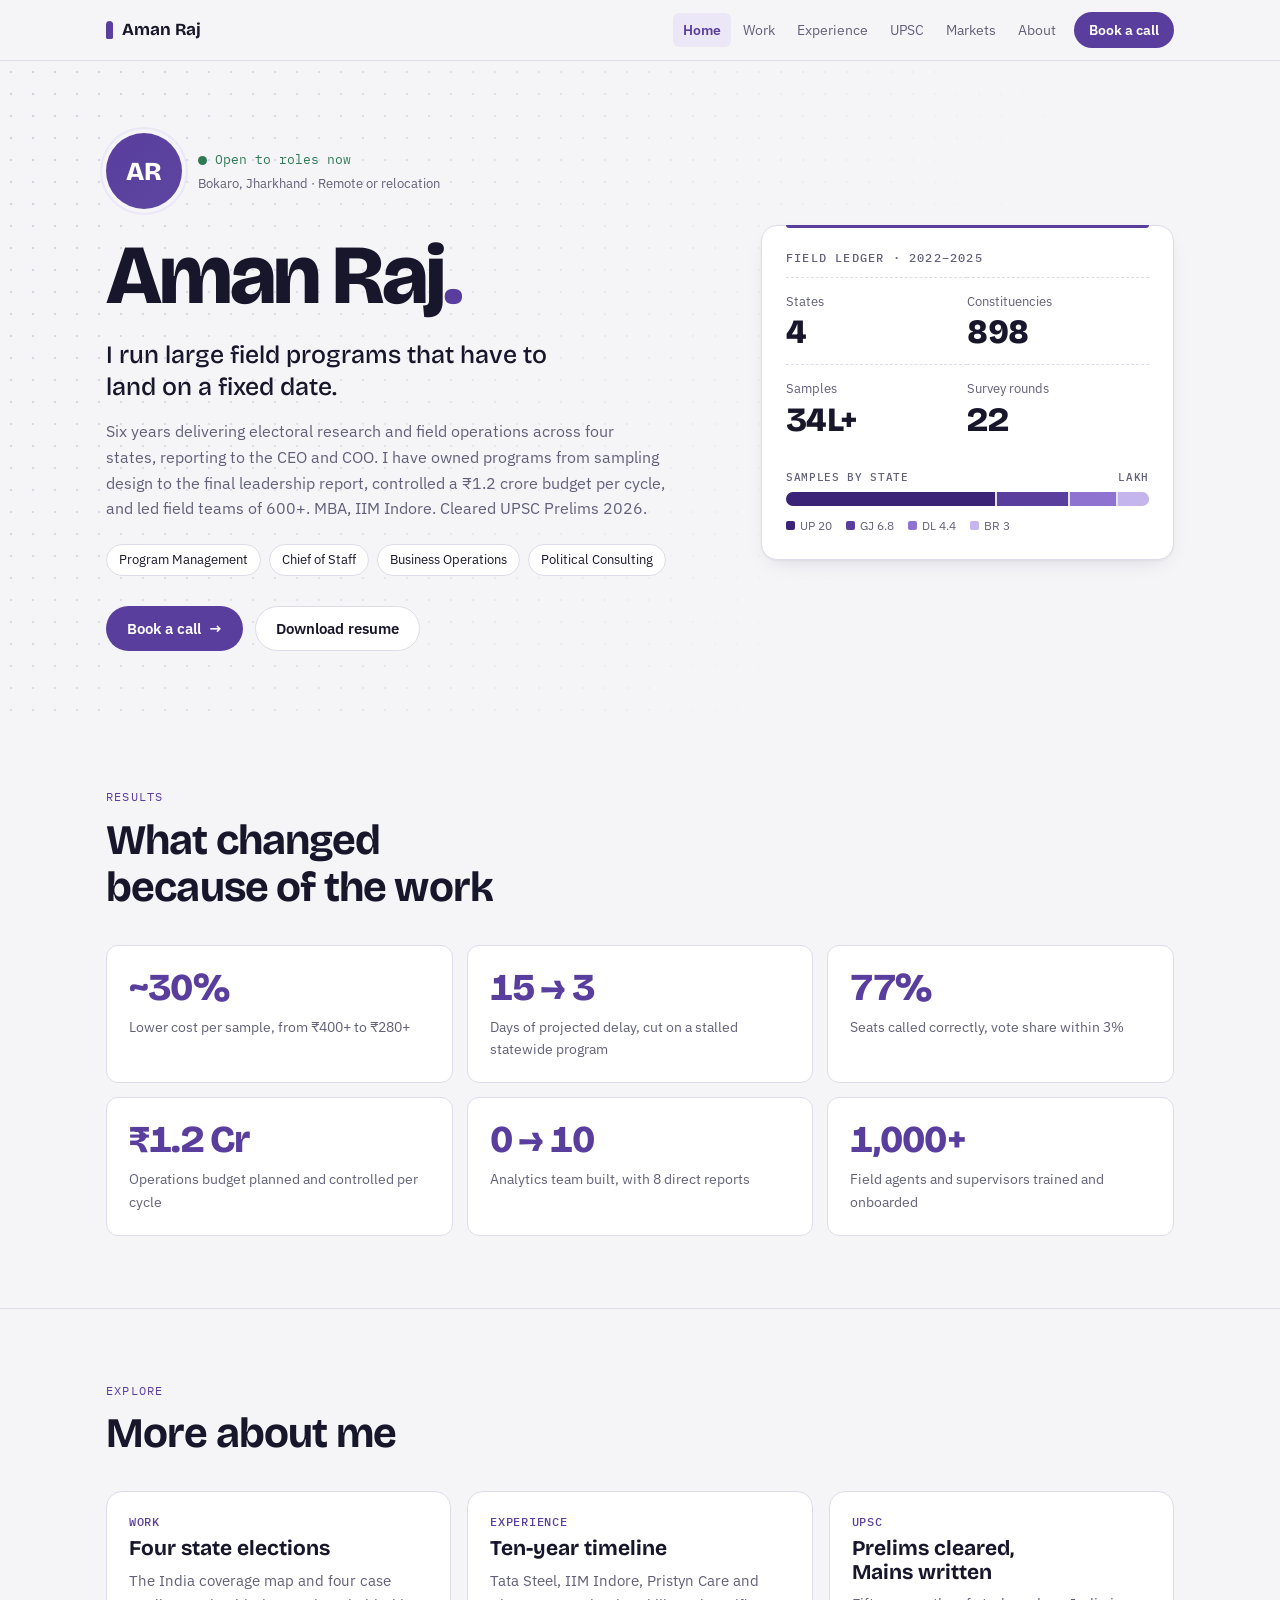
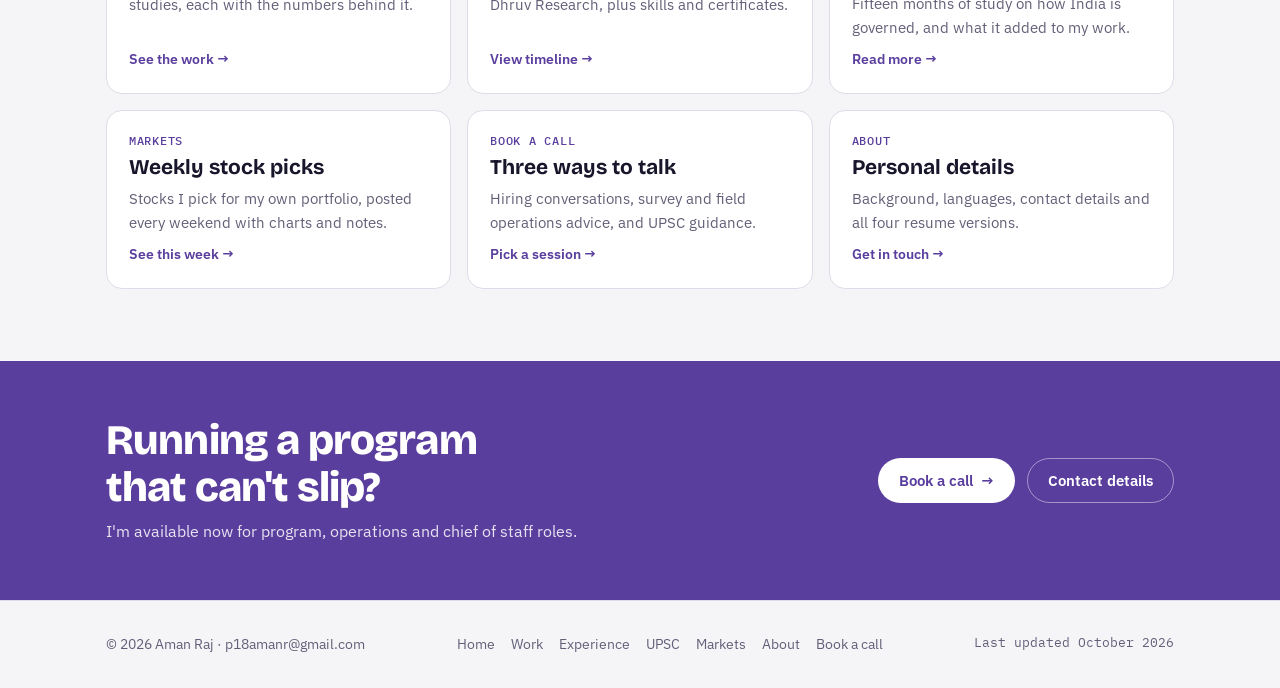
==== commit 2f5b9147: "Add files via upload" ====
--- a/index.html
+++ b/index.html
@@ -3,616 +3,139 @@
 <head>
 <meta charset="utf-8">
 <meta name="viewport" content="width=device-width, initial-scale=1, viewport-fit=cover">
+<title>Aman Raj</title>
 <meta name="description" content="Aman Raj: program delivery and operations lead. Electoral research and field operations across 898 constituencies in UP, Gujarat, Delhi and Bihar. MBA, IIM Indore.">
 <meta property="og:title" content="Aman Raj">
-<meta property="og:description" content="Program delivery, strategy and field operations. 4 state elections, 898 constituencies, 34 lakh+ samples.">
+<meta property="og:description" content="Aman Raj: program delivery and operations lead. Electoral research and field operations across 898 constituencies in UP, Gujarat, Delhi and Bihar. MBA, IIM Indore.">
 <meta property="og:type" content="website">
 <meta name="theme-color" content="#5A3E9E">
 <link rel="icon" href="data:image/svg+xml,%3Csvg xmlns='http://www.w3.org/2000/svg' viewBox='0 0 32 32'%3E%3Crect x='11' y='4' width='10' height='24' rx='5' fill='%235A3E9E'/%3E%3C/svg%3E">
-<title>Aman Raj</title>
 <link rel="preconnect" href="https://fonts.googleapis.com">
 <link rel="preconnect" href="https://fonts.gstatic.com" crossorigin>
 <link rel="stylesheet" href="https://fonts.googleapis.com/css2?family=Bricolage+Grotesque:opsz,wght@12..96,500;12..96,700;12..96,800&family=IBM+Plex+Sans:wght@400;500;600&family=IBM+Plex+Mono:wght@400;500&display=swap">
-<style>:root{padding-top:env(safe-area-inset-top,0px);padding-bottom:env(safe-area-inset-bottom,0px)}body{margin:0}img{max-width:100%}[hidden]{display:none!important}</style>
-<style>
-/* Layout: one column field-report page; a sticky nav, a hero with a field ledger, then a tile map of India as the centerpiece. Accent is indelible-ink violet. */
-:root{
-  --bg:#F5F5F8;
-  --surface:#FFFFFF;
-  --fg:#18162A;
-  --muted:#626078;
-  --line:#DEDCE8;
-  --accent:#5A3E9E;
-  --accent-soft:#ECE7F7;
-  --tile:#E6E4EE;
-  --tile-fg:#8A879E;
-  --ink1:#C9BDEA; --ink2:#9B84D6; --ink3:#7357BC; --ink4:#4A2F8C;
-  --ink-fg:#FFFFFF;
-  --good:#2F7A55;
-  --f-display:"Bricolage Grotesque", "Segoe UI", system-ui, sans-serif;
-  --f-body:"IBM Plex Sans", "Segoe UI", system-ui, -apple-system, sans-serif;
-  --f-mono:"IBM Plex Mono", ui-monospace, "SFMono-Regular", Menlo, monospace;
-  --radius:10px;
-  --wrap:1080px;
-}
-@media (prefers-color-scheme: dark){
-  :root:not([data-theme="light"]){
-    --bg:#121019; --surface:#1B1826; --fg:#ECEAF4; --muted:#A3A0B8; --line:#2E2A3E;
-    --accent:#B39DF2; --accent-soft:#2A2340; --tile:#25212F; --tile-fg:#6F6B84;
-    --ink1:#4A3D73; --ink2:#6B54A8; --ink3:#8C70D6; --ink4:#B9A2F5; --ink-fg:#120F1C;
-    --good:#6FCB9C; color-scheme:dark;
-  }
-}
-:root[data-theme="dark"]{
-  --bg:#121019; --surface:#1B1826; --fg:#ECEAF4; --muted:#A3A0B8; --line:#2E2A3E;
-  --accent:#B39DF2; --accent-soft:#2A2340; --tile:#25212F; --tile-fg:#6F6B84;
-  --ink1:#4A3D73; --ink2:#6B54A8; --ink3:#8C70D6; --ink4:#B9A2F5; --ink-fg:#120F1C;
-  --good:#6FCB9C; color-scheme:dark;
-}
-*{box-sizing:border-box}
-html{scroll-behavior:smooth}
-@media (prefers-reduced-motion: reduce){html{scroll-behavior:auto}*{transition:none!important}}
-body{background:var(--bg);color:var(--fg);font-family:var(--f-body);font-size:16px;line-height:1.6;-webkit-font-smoothing:antialiased}
-body::before{content:"";position:fixed;inset:0 0 auto;height:env(safe-area-inset-top,0px);z-index:10;background:var(--bg)}
-a{color:var(--accent);text-underline-offset:3px}
-a:focus-visible,button:focus-visible{outline:2px solid var(--accent);outline-offset:3px;border-radius:4px}
-h1,h2,h3{font-family:var(--f-display);text-wrap:balance;margin:0;line-height:1.15}
-p{margin:0}
-.wrap{max-width:var(--wrap);margin:0 auto;padding-left:max(16px,env(safe-area-inset-left,0px));padding-right:max(16px,env(safe-area-inset-right,0px))}
-.mono{font-family:var(--f-mono);font-variant-numeric:tabular-nums}
-.eyebrow{font-family:var(--f-mono);font-size:12px;letter-spacing:.08em;text-transform:uppercase;color:var(--accent)}
-
-/* nav */
-.nav{position:sticky;top:env(safe-area-inset-top,0px);z-index:9;background:color-mix(in srgb,var(--bg) 92%,transparent);backdrop-filter:blur(8px);border-bottom:1px solid var(--line)}
-.nav .wrap{display:flex;align-items:center;justify-content:space-between;gap:16px;padding-block:12px}
-.brand{font-family:var(--f-display);font-weight:700;font-size:17px;color:var(--fg);text-decoration:none;display:flex;align-items:center;gap:8px}
-.inkmark{display:inline-block;width:7px;height:18px;border-radius:5px 5px 2px 2px;background:var(--accent)}
-.nav ul{display:flex;gap:4px;list-style:none;margin:0;padding:0;flex-wrap:wrap}
-.nav ul a{color:var(--muted);text-decoration:none;font-size:14px;padding:6px 10px;border-radius:6px}
-.nav ul a:hover{color:var(--fg);background:var(--accent-soft)}
-@media (max-width:720px){.nav ul{display:none}}
-
-/* hero */
-.hero .wrap{display:grid;grid-template-columns:minmax(0,1.5fr) minmax(0,1fr);gap:48px;padding-block:64px 56px;align-items:start}
-.status{display:inline-flex;align-items:center;gap:8px;font-size:13px;color:var(--good);font-family:var(--f-mono);margin-bottom:20px}
-.status::before{content:"";width:8px;height:8px;border-radius:50%;background:var(--good)}
-.hero h1{font-size:clamp(40px,6.4vw,68px);font-weight:800;letter-spacing:-.02em}
-.hero h1 .inkmark{width:12px;height:.7em;margin-right:14px;vertical-align:.02em}
-.hero .lede{font-size:clamp(19px,2.2vw,23px);font-family:var(--f-display);font-weight:500;margin-top:18px;max-width:30ch;line-height:1.3}
-.hero .sub{color:var(--muted);margin-top:16px;max-width:58ch}
-.roles{display:flex;flex-wrap:wrap;gap:8px;margin-top:20px}
-.chip{font-size:13px;padding:4px 10px;border:1px solid var(--line);border-radius:999px;color:var(--fg);background:var(--surface)}
-.cta{display:flex;flex-wrap:wrap;gap:12px;margin-top:28px}
-.btn{display:inline-flex;align-items:center;gap:8px;font:600 15px var(--f-body);padding:11px 18px;border-radius:8px;text-decoration:none;cursor:pointer;border:1px solid transparent}
-.btn.primary{background:var(--accent);color:var(--bg)}
-.btn.ghost{border-color:var(--line);color:var(--fg);background:var(--surface)}
-.btn:hover{filter:brightness(1.07)}
-
-.ledger{background:var(--surface);border:1px solid var(--line);border-radius:var(--radius);padding:22px 22px 18px}
-.ledger h2{font-size:15px;font-family:var(--f-mono);font-weight:500;color:var(--muted);letter-spacing:.04em;text-transform:uppercase}
-.ledger dl{margin:14px 0 0;display:grid;gap:0}
-.ledger .row{display:flex;justify-content:space-between;align-items:baseline;gap:12px;padding:11px 0;border-top:1px dashed var(--line)}
-.ledger dt{color:var(--muted);font-size:14px}
-.ledger dd{margin:0;font-family:var(--f-display);font-weight:700;font-size:26px;font-variant-numeric:tabular-nums}
-.ledger .note{font-size:12px;color:var(--muted);margin-top:8px;font-family:var(--f-mono)}
-
-/* sections */
-section.block{padding-block:64px;border-top:1px solid var(--line)}
-.head{display:grid;gap:10px;margin-bottom:32px;max-width:64ch}
-.head h2{font-size:clamp(28px,3.6vw,38px);font-weight:700;letter-spacing:-.01em}
-.head p{color:var(--muted)}
-
-/* impact strip */
-.impact{display:grid;grid-template-columns:repeat(3,minmax(0,1fr));border:1px solid var(--line);border-radius:var(--radius);background:var(--surface);overflow:hidden}
-.impact div{padding:20px 22px;border-right:1px solid var(--line);border-bottom:1px solid var(--line)}
-.impact div:nth-child(3n){border-right:0}
-.impact div:nth-last-child(-n+3){border-bottom:0}
-.impact b{display:block;font-family:var(--f-display);font-size:30px;font-weight:700;font-variant-numeric:tabular-nums;color:var(--accent);line-height:1.1}
-.impact span{display:block;font-size:14px;color:var(--muted);margin-top:6px}
-@media (max-width:720px){
-  .impact{grid-template-columns:repeat(2,minmax(0,1fr))}
-  .impact div{border-right:1px solid var(--line)!important;border-bottom:1px solid var(--line)!important}
-  .impact div:nth-child(2n){border-right:0!important}
-  .impact div:nth-last-child(-n+2){border-bottom:0!important}
-}
-
-/* coverage */
-.coverage{display:grid;grid-template-columns:minmax(0,380px) minmax(0,1fr);gap:40px;align-items:start}
-.map{display:grid;grid-template-columns:repeat(7,1fr);grid-template-rows:repeat(7,auto);gap:5px;width:100%;max-width:380px}
-.tile{aspect-ratio:1;max-width:100%;border-radius:6px;background:var(--tile);color:var(--tile-fg);font:500 11px var(--f-mono);display:flex;align-items:center;justify-content:center;border:0;padding:0;cursor:default}
-.tile.on{cursor:pointer;color:var(--ink-fg);font-weight:600;font-size:12px;transition:transform .15s}
-.tile.on:hover,.tile.on.sel{transform:scale(1.08);box-shadow:0 0 0 2px var(--bg),0 0 0 4px var(--fg)}
-.l1{background:var(--ink1)}.l2{background:var(--ink2)}.l3{background:var(--ink3)}.l4{background:var(--ink4)}
-.l1{color:var(--fg)!important}
-.legend{display:flex;align-items:center;gap:8px;margin-top:16px;font-size:12px;color:var(--muted);font-family:var(--f-mono);flex-wrap:wrap}
-.legend i{display:inline-block;width:16px;height:12px;border-radius:3px}
-.mapcap{font-size:12px;color:var(--muted);margin-top:6px}
-.states{display:grid;grid-template-columns:repeat(2,minmax(0,1fr));gap:14px}
-.state{background:var(--surface);border:1px solid var(--line);border-radius:var(--radius);padding:18px 18px 16px;transition:border-color .15s,box-shadow .15s;min-width:0}
-.state.sel{border-color:var(--accent);box-shadow:0 0 0 1px var(--accent)}
-.state .top{display:flex;justify-content:space-between;align-items:baseline;gap:8px}
-.state h3{font-size:20px}
-.state .yr{font-family:var(--f-mono);font-size:12px;color:var(--muted);white-space:nowrap}
-.state .nums{display:grid;grid-template-columns:repeat(3,minmax(0,1fr));gap:8px;margin:14px 0 12px}
-.state .nums b{display:block;font:700 20px var(--f-display);font-variant-numeric:tabular-nums}
-.state .nums span{font-size:12px;color:var(--muted);line-height:1.3;display:block}
-.state p{font-size:14px;color:var(--muted)}
-.state .extra{margin-top:10px;font-size:13px;padding:8px 10px;border-radius:6px;background:var(--accent-soft);color:var(--fg)}
-@media (max-width:860px){.coverage{grid-template-columns:minmax(0,1fr)}.map{margin:0 auto}}
-@media (max-width:560px){.states{grid-template-columns:minmax(0,1fr)}}
-
-/* case studies */
-.cases{display:grid;grid-template-columns:repeat(2,minmax(0,1fr));gap:16px}
-.case{border:1px solid var(--line);border-radius:var(--radius);padding:24px;background:var(--surface);display:grid;gap:14px;align-content:start;min-width:0}
-.case .tag{font:500 12px var(--f-mono);color:var(--muted)}
-.case h3{font-size:21px}
-.case .result{font:700 26px var(--f-display);color:var(--accent);font-variant-numeric:tabular-nums}
-.case dl{margin:0;display:grid;gap:10px}
-.case dt{font:500 11px var(--f-mono);text-transform:uppercase;letter-spacing:.08em;color:var(--muted)}
-.case dd{margin:2px 0 0;font-size:15px}
-@media (max-width:720px){.cases{grid-template-columns:minmax(0,1fr)}}
-
-/* timeline */
-.timeline{display:grid;gap:0;border-left:2px solid var(--line);margin-left:6px}
-.job{position:relative;padding:0 0 36px 28px;display:grid;grid-template-columns:minmax(0,200px) minmax(0,1fr);gap:24px}
-.job:last-child{padding-bottom:4px}
-.job::before{content:"";position:absolute;left:-8px;top:6px;width:14px;height:14px;border-radius:50%;background:var(--bg);border:2px solid var(--accent)}
-.job.break::before{background:var(--accent)}
-.job .when{font:500 13px var(--f-mono);color:var(--muted);padding-top:3px}
-.job .where{font-size:14px;color:var(--muted)}
-.job h3{font-size:19px}
-.job ul{margin:10px 0 0;padding-left:18px;display:grid;gap:6px}
-.job li{font-size:15px}
-.job li::marker{color:var(--accent)}
-.subrole{margin-top:16px}
-.subrole h4{margin:0;font-size:15px;font-weight:600}
-.subrole .when2{font:500 12px var(--f-mono);color:var(--muted)}
-@media (max-width:720px){.job{grid-template-columns:minmax(0,1fr);gap:4px}}
-
-/* upsc */
-.upsc{display:grid;grid-template-columns:minmax(0,1fr) minmax(0,1fr);gap:40px;align-items:start}
-.steps{list-style:none;margin:0;padding:0;display:grid;gap:0;background:var(--surface);border:1px solid var(--line);border-radius:var(--radius);overflow:hidden}
-.steps li{display:grid;grid-template-columns:36px minmax(0,1fr) auto;gap:14px;align-items:center;padding:16px 18px;border-bottom:1px solid var(--line)}
-.steps li:last-child{border-bottom:0}
-.dot{width:28px;height:28px;border-radius:50%;display:flex;align-items:center;justify-content:center;font:600 13px var(--f-mono);border:2px solid var(--line);color:var(--muted)}
-.done .dot{background:var(--accent);border-color:var(--accent);color:var(--bg)}
-.now .dot{border-color:var(--accent);color:var(--accent)}
-.steps b{display:block;font-weight:600}
-.steps small{color:var(--muted);font-size:13px}
-.pill{font:500 12px var(--f-mono);padding:3px 9px;border-radius:999px;white-space:nowrap}
-.done .pill{background:var(--accent-soft);color:var(--accent)}
-.now .pill{border:1px dashed var(--accent);color:var(--accent)}
-.later .pill{color:var(--muted);border:1px solid var(--line)}
-.upsc-copy{display:grid;gap:18px}
-.upsc-copy p{color:var(--fg)}
-.gain{display:grid;gap:12px;margin:0;padding:0;list-style:none}
-.gain li{padding-left:16px;border-left:3px solid var(--accent-soft)}
-.gain b{display:block}
-.gain span{color:var(--muted);font-size:15px}
-@media (max-width:860px){.upsc{grid-template-columns:minmax(0,1fr)}}
-
-/* booking */
-.sessions{display:grid;grid-template-columns:repeat(3,minmax(0,1fr));gap:16px}
-.session{border:1px solid var(--line);border-radius:var(--radius);padding:22px;background:var(--surface);display:flex;flex-direction:column;gap:12px;min-width:0}
-.session .len{font:500 13px var(--f-mono);color:var(--accent)}
-.session h3{font-size:20px}
-.session p{color:var(--muted);font-size:15px;flex:1}
-.session .who{font-size:13px;color:var(--muted)}
-.session .btn{justify-content:center}
-.soon{font:500 12px var(--f-mono);color:var(--muted);text-align:center}
-@media (max-width:860px){.sessions{grid-template-columns:minmax(0,1fr)}}
-
-/* skills + edu */
-.two{display:grid;grid-template-columns:minmax(0,1fr) minmax(0,1fr);gap:40px}
-.skillgroup{margin-bottom:20px}
-.skillgroup h3{font:600 14px var(--f-body);margin-bottom:8px}
-.skillgroup .roles{margin-top:0}
-.edu{display:grid;gap:18px}
-.edu div b{display:block;font-weight:600}
-.edu div span{color:var(--muted);font-size:14px}
-@media (max-width:760px){.two{grid-template-columns:minmax(0,1fr)}}
-
-/* contact */
-.contact{display:grid;grid-template-columns:minmax(0,1.1fr) minmax(0,1fr);gap:40px;align-items:start}
-.cards{display:grid;gap:10px}
-.cline{display:flex;align-items:center;justify-content:space-between;gap:12px;padding:14px 16px;border:1px solid var(--line);border-radius:8px;background:var(--surface);min-width:0}
-.cline .k{font:500 11px var(--f-mono);text-transform:uppercase;letter-spacing:.08em;color:var(--muted)}
-.cline .v{font-size:16px;word-break:break-word;user-select:all}
-.cline a.v{user-select:auto}
-.copy{font:500 13px var(--f-mono);padding:6px 10px;border-radius:6px;border:1px solid var(--line);background:var(--bg);color:var(--fg);cursor:pointer;white-space:nowrap}
-.resumes{display:grid;gap:8px}
-.resumes a{display:flex;justify-content:space-between;gap:12px;padding:12px 14px;border:1px solid var(--line);border-radius:8px;text-decoration:none;color:var(--fg);background:var(--surface)}
-.resumes a:hover{border-color:var(--accent)}
-.resumes a span{font:500 12px var(--f-mono);color:var(--muted)}
-
-footer{border-top:1px solid var(--line);padding-block:28px;color:var(--muted);font-size:13px}
-footer .wrap{display:flex;justify-content:space-between;gap:12px;flex-wrap:wrap}
-</style>
+<link rel="stylesheet" href="assets/style.css">
 </head>
 <body>
-
 <header class="nav">
-  <div class="wrap">
-    <a class="brand" href="#top"><span class="inkmark" aria-hidden="true"></span>Aman Raj</a>
-    <nav aria-label="Sections">
-      <ul>
-        <li><a href="#coverage">Coverage</a></li>
-        <li><a href="#work">Work</a></li>
-        <li><a href="#experience">Experience</a></li>
-        <li><a href="#upsc">UPSC</a></li>
-        <li><a href="#book">Book a call</a></li>
-        <li><a href="#contact">Contact</a></li>
-      </ul>
-    </nav>
+  <div class="wrap bar-in">
+    <a class="brand" href="index.html"><span class="inkmark" aria-hidden="true"></span>Aman Raj</a>
+    <div class="nav-r">
+      <nav aria-label="Pages">
+        <ul id="navlinks">
+          <li><a href="index.html" aria-current="page">Home</a></li>
+          <li><a href="work.html">Work</a></li>
+          <li><a href="experience.html">Experience</a></li>
+          <li><a href="upsc.html">UPSC</a></li>
+          <li><a href="markets.html">Markets</a></li>
+          <li><a href="about.html">About</a></li>
+        </ul>
+      </nav>
+      <a class="btn primary" href="book.html">Book a call</a>
+      <button class="menu" id="menu" type="button" aria-expanded="false" aria-controls="navlinks">Menu</button>
+    </div>
   </div>
 </header>
 
 <main id="top">
-  <section class="hero">
-    <div class="wrap">
-      <div>
-        <div class="status">Open to roles now · Remote or relocation</div>
-        <h1><span class="inkmark" aria-hidden="true"></span>Aman Raj</h1>
-        <p class="lede">I run large field programs that have to land on a fixed date.</p>
-        <p class="sub">Six years delivering electoral research and field operations across four states, reporting to the CEO and COO. I have owned programs from sampling design to the final leadership report, controlled a ₹1.2 crore budget per cycle, and led field teams of 600+. MBA from IIM Indore. I spent the last year preparing for the UPSC Civil Services and cleared Prelims 2026.</p>
-        <div class="roles" aria-label="Roles I'm open to">
-          <span class="chip">Program Management</span>
-          <span class="chip">Chief of Staff</span>
-          <span class="chip">Business Operations</span>
-          <span class="chip">Political Consulting</span>
-        </div>
-        <div class="cta">
-          <a class="btn primary" href="#book">Book a call</a>
-          <a class="btn ghost" href="#resumes">Download resume</a>
+<section class="hero dotted">
+  <div class="wrap">
+    <div>
+      <div class="who">
+        <!-- To add your photo: put aman.jpg in the assets folder and uncomment the img below -->
+        <div class="avatar" aria-hidden="true">AR<!-- <img src="assets/aman.jpg" alt=""> --></div>
+        <div>
+          <div class="status"><span class="pulse" aria-hidden="true"></span>Open to roles now</div>
+          <div class="loc">Bokaro, Jharkhand · Remote or relocation</div>
         </div>
       </div>
-      <aside class="ledger" aria-label="Field ledger">
-        <h2>Field ledger, 2022–2025</h2>
-        <dl>
-          <div class="row"><dt>States covered</dt><dd>4</dd></div>
-          <div class="row"><dt>Assembly constituencies</dt><dd>898</dd></div>
-          <div class="row"><dt>Samples collected</dt><dd>34 lakh+</dd></div>
-          <div class="row"><dt>Survey rounds</dt><dd>22</dd></div>
-        </dl>
-        <p class="note">13 constituency-level rounds + 9 statewide tracker rounds in Delhi</p>
-      </aside>
-    </div>
-  </section>
-
-  <section class="block" aria-labelledby="impact-h">
-    <div class="wrap">
-      <div class="head">
-        <span class="eyebrow">Results</span>
-        <h2 id="impact-h">What changed because of the work</h2>
+      <h1>Aman Raj<span class="accent">.</span></h1>
+      <p class="lede">I run large field programs that have to land on a fixed date.</p>
+      <p class="sub">Six years delivering electoral research and field operations across four states, reporting to the CEO and COO. I have owned programs from sampling design to the final leadership report, controlled a ₹1.2 crore budget per cycle, and led field teams of 600+. MBA, IIM Indore. Cleared UPSC Prelims 2026.</p>
+      <div class="roles" aria-label="Roles I'm open to">
+        <span class="chip">Program Management</span>
+        <span class="chip">Chief of Staff</span>
+        <span class="chip">Business Operations</span>
+        <span class="chip">Political Consulting</span>
       </div>
-      <div class="impact">
-        <div><b>~30%</b><span>Lower cost per sample, from ₹400+ to ₹280+</span></div>
-        <div><b>15 → 3 days</b><span>Projected delay cut on a stalled statewide program</span></div>
-        <div><b>77%</b><span>Seats called correctly, vote share within 3%</span></div>
-        <div><b>₹1.2 Cr</b><span>Operations budget planned and controlled per cycle</span></div>
-        <div><b>0 → 10</b><span>Analytics team built, with 8 direct reports</span></div>
-        <div><b>1,000+</b><span>Field agents and supervisors trained and onboarded</span></div>
+      <div class="cta">
+        <a class="btn primary" href="book.html">Book a call <span class="arr" aria-hidden="true">→</span></a>
+        <a class="btn ghost" href="about.html#resumes">Download resume</a>
       </div>
     </div>
-  </section>
+    <aside class="ledger" aria-label="Field ledger">
+      <h2>Field ledger · 2022–2025</h2>
+      <dl>
+        <div class="row"><dt>States</dt><dd>4</dd></div>
+        <div class="row"><dt>Constituencies</dt><dd>898</dd></div>
+        <div class="row"><dt>Samples</dt><dd>34L+</dd></div>
+        <div class="row"><dt>Survey rounds</dt><dd>22</dd></div>
+      </dl>
+      <div class="stack">
+        <div class="lab"><span>Samples by state</span><span>lakh</span></div>
+        <div class="sbar" role="img" aria-label="Samples by state: Uttar Pradesh 20 lakh, Gujarat 6.8 lakh, Delhi 4.4 lakh, Bihar 3 lakh">
+          <span class="s1" style="width:58.5%"></span><span class="s2" style="width:19.9%"></span><span class="s3" style="width:12.8%"></span><span class="s4" style="width:8.8%"></span>
+        </div>
+        <div class="keys"><span><i class="s1"></i>UP 20</span><span><i class="s2"></i>GJ 6.8</span><span><i class="s3"></i>DL 4.4</span><span><i class="s4"></i>BR 3</span></div>
+      </div>
+    </aside>
+  </div>
+</section>
 
-  <section class="block" id="coverage" aria-labelledby="cov-h">
-    <div class="wrap">
-      <div class="head">
-        <span class="eyebrow">Coverage</span>
-        <h2 id="cov-h">Four state elections, on the ground</h2>
-        <p>Each tile is a state. Select a shaded one to see what we ran there.</p>
-      </div>
-      <div class="coverage">
-        <div>
-          <div class="map" id="map" role="group" aria-label="Tile map of Indian states"></div>
-          <div class="legend" aria-hidden="true">
-            <span>Fewer samples</span><i class="l1"></i><i class="l2"></i><i class="l3"></i><i class="l4"></i><span>More</span>
-          </div>
-          <p class="mapcap">Tiles show rough position, not area.</p>
-        </div>
-        <div class="states" id="states"></div>
-      </div>
+<section class="block" aria-labelledby="impact-h">
+  <div class="wrap">
+    <div class="head">
+      <span class="eyebrow">Results</span>
+      <h2 id="impact-h">What changed because of the work</h2>
     </div>
-  </section>
+    <div class="impact">
+      <div class="lift"><b>~30%</b><span>Lower cost per sample, from ₹400+ to ₹280+</span></div>
+      <div class="lift"><b>15 → 3</b><span>Days of projected delay, cut on a stalled statewide program</span></div>
+      <div class="lift"><b>77%</b><span>Seats called correctly, vote share within 3%</span></div>
+      <div class="lift"><b>₹1.2 Cr</b><span>Operations budget planned and controlled per cycle</span></div>
+      <div class="lift"><b>0 → 10</b><span>Analytics team built, with 8 direct reports</span></div>
+      <div class="lift"><b>1,000+</b><span>Field agents and supervisors trained and onboarded</span></div>
+    </div>
+  </div>
+</section>
 
-  <section class="block" id="work" aria-labelledby="work-h">
-    <div class="wrap">
-      <div class="head">
-        <span class="eyebrow">Selected work</span>
-        <h2 id="work-h">Four problems I was handed</h2>
-      </div>
-      <div class="cases">
-        <article class="case">
-          <span class="tag">Gujarat 2022 · Program recovery</span>
-          <h3>A statewide survey with nothing done after 15 days</h3>
-          <dl>
-            <div><dt>Problem</dt><dd>Zero constituencies completed two weeks in, against a fixed election calendar.</dd></div>
-            <div><dt>What I did</dt><dd>Took operational control, retrained field teams, reset daily targets, and moved agent pay from a fixed daily allowance to a performance-linked structure.</dd></div>
-          </dl>
-          <div class="result">Delay cut from 15 days to 3</div>
-        </article>
-        <article class="case">
-          <span class="tag">Delhi 2025 · End-to-end delivery</span>
-          <h3>Owning a 70-constituency program from design to forecast</h3>
-          <dl>
-            <div><dt>Problem</dt><dd>Five survey rounds and a seat forecast, all tied to a non-negotiable polling date.</dd></div>
-            <div><dt>What I did</dt><dd>Set the sampling plan, ran a daily cadence across Operations, Data, Analytics, PM and Field, kept a live RAID log, and reported weekly to the CEO and COO.</dd></div>
-          </dl>
-          <div class="result">77% of seats called correctly</div>
-        </article>
-        <article class="case">
-          <span class="tag">Unit economics · Process</span>
-          <h3>Bringing down the cost of every sample</h3>
-          <dl>
-            <div><dt>Problem</dt><dd>Repeat collection and avoidable spend were pushing cost per sample past ₹400.</dd></div>
-            <div><dt>What I did</dt><dd>Raised first-pass quality with SOPs and spot audits, and built a respondent-level fraud check that removed suspect interviews before they reached the dataset.</dd></div>
-          </dl>
-          <div class="result">₹400+ → ₹280+ per sample</div>
-        </article>
-        <article class="case">
-          <span class="tag">Operations research · Cost</span>
-          <h3>Routing field teams with a model instead of guesswork</h3>
-          <dl>
-            <div><dt>Problem</dt><dd>Travel was booked ad hoc, and teams crossed the same ground twice.</dd></div>
-            <div><dt>What I did</dt><dd>Built a latitude-longitude route optimization model to plan team movement, and live Metabase dashboards to track coverage gaps.</dd></div>
-          </dl>
-          <div class="result">₹8 lakh saved on travel</div>
-        </article>
-      </div>
+<section class="block" aria-labelledby="explore-h">
+  <div class="wrap">
+    <div class="head">
+      <span class="eyebrow">Explore</span>
+      <h2 id="explore-h">More about me</h2>
     </div>
-  </section>
+    <div class="explore">
+      <a class="lift" href="work.html"><span class="k">Work</span><h3>Four state elections</h3><p>The India coverage map and four case studies, each with the numbers behind it.</p><span class="go">See the work →</span></a>
+      <a class="lift" href="experience.html"><span class="k">Experience</span><h3>Ten-year timeline</h3><p>Tata Steel, IIM Indore, Pristyn Care and Dhruv Research, plus skills and certificates.</p><span class="go">View timeline →</span></a>
+      <a class="lift" href="upsc.html"><span class="k">UPSC</span><h3>Prelims cleared, Mains written</h3><p>Fifteen months of study on how India is governed, and what it added to my work.</p><span class="go">Read more →</span></a>
+      <a class="lift" href="markets.html"><span class="k">Markets</span><h3>Weekly stock picks</h3><p>Stocks I pick for my own portfolio, posted every weekend with charts and notes.</p><span class="go">See this week →</span></a>
+      <a class="lift" href="book.html"><span class="k">Book a call</span><h3>Three ways to talk</h3><p>Hiring conversations, survey and field operations advice, and UPSC guidance.</p><span class="go">Pick a session →</span></a>
+      <a class="lift" href="about.html"><span class="k">About</span><h3>Personal details</h3><p>Background, languages, contact details and all four resume versions.</p><span class="go">Get in touch →</span></a>
+    </div>
+  </div>
+</section>
 
-  <section class="block" id="experience" aria-labelledby="exp-h">
-    <div class="wrap">
-      <div class="head">
-        <span class="eyebrow">Experience</span>
-        <h2 id="exp-h">Ten years, newest first</h2>
-      </div>
-      <div class="timeline">
-        <div class="job break">
-          <div class="when">May 2025 – Aug 2026</div>
-          <div>
-            <h3>UPSC Civil Services preparation</h3>
-            <div class="where">Full-time career break · Bokaro</div>
-            <ul>
-              <li>Cleared the Civil Services Preliminary Examination 2026 and wrote the Mains. Result awaited.</li>
-              <li>Structured study of Indian polity, governance, the economy, public policy and current affairs.</li>
-            </ul>
-          </div>
-        </div>
-        <div class="job">
-          <div class="when">Oct 2021 – May 2025</div>
-          <div>
-            <h3>Dhruv Research</h3>
-            <div class="where">Political research and consulting · Gurgaon · Reported to the CEO, COO and Director of Operations</div>
-            <div class="subrole">
-              <h4>Associate Manager, Program Delivery</h4>
-              <div class="when2">Sep 2024 – May 2025</div>
-              <ul>
-                <li>Owned the Delhi 2025 program end to end across all 70 constituencies and delivered ahead of the committed date.</li>
-                <li>Built the Analytics Division from zero to 10 analysts with 8 direct reports, including hiring, training, KPIs and appraisals.</li>
-                <li>Ran the executive review cycle: daily to senior management, weekly to leadership, with KPI dashboards and a live RAID log.</li>
-                <li>Planned and controlled a ₹1.2 crore per-cycle budget across workforce, travel and vendors.</li>
-              </ul>
-            </div>
-            <div class="subrole">
-              <h4>Senior Associate, Strategy and Operations</h4>
-              <div class="when2">Oct 2021 – Aug 2024</div>
-              <ul>
-                <li>Recovered the stalled Gujarat 2022 program, cutting a projected 15-day delay to 3.</li>
-                <li>Scaled the field force to 600+ agents and trained 1,000+ agents and supervisors across programs.</li>
-                <li>Reduced cost per sample by about 30% and travel spend by ₹8 lakh.</li>
-                <li>Managed manpower and call-center vendors against defined quality standards.</li>
-              </ul>
-            </div>
-          </div>
-        </div>
-        <div class="job">
-          <div class="when">Dec 2020 – Oct 2021</div>
-          <div>
-            <h3>Pristyn Care</h3>
-            <div class="where">Manager, Medical Services · Gurgaon</div>
-            <ul>
-              <li>Built a city-wise demand forecasting model that became the basis for capacity planning.</li>
-              <li>Onboarded 23 practitioners across Tier 2 and Tier 3 cities through a redesigned week-long training program.</li>
-            </ul>
-          </div>
-        </div>
-        <div class="job">
-          <div class="when">2018 – 2020</div>
-          <div>
-            <h3>MBA, IIM Indore</h3>
-            <div class="where">Post Graduate Programme in Management</div>
-            <ul>
-              <li>Top 5 percentile in Operations Management and Pricing among 500+ students.</li>
-              <li>Runners-up, KPMG Six Sigma Competition. Campus finalist, Mahindra War Room.</li>
-            </ul>
-          </div>
-        </div>
-        <div class="job">
-          <div class="when">Jun 2016 – Jun 2018</div>
-          <div>
-            <h3>Tata Steel</h3>
-            <div class="where">Maintenance Assistant, Coke Plant Operations · Jamshedpur</div>
-            <ul>
-              <li>Part of the team that ramped a 1.75 MTPA coke plant to full operation in a record 35 days.</li>
-              <li>Cut machine cycle time by 20 minutes through re-sequencing, and led root cause analysis on repeat failures.</li>
-            </ul>
-          </div>
-        </div>
-      </div>
+<section class="ctaband" aria-labelledby="cta-h">
+  <div class="wrap">
+    <div>
+      <h2 id="cta-h">Running a program that can't slip?</h2>
+      <p>I'm available now for program, operations and chief of staff roles.</p>
     </div>
-  </section>
+    <div class="cta">
+      <a class="btn inv" href="book.html">Book a call <span class="arr" aria-hidden="true">→</span></a>
+      <a class="btn out" href="about.html#contact">Contact details</a>
+    </div>
+  </div>
+</section>
 
-  <section class="block" id="upsc" aria-labelledby="upsc-h">
-    <div class="wrap">
-      <div class="head">
-        <span class="eyebrow">The UPSC year</span>
-        <h2 id="upsc-h">Fifteen months studying how India is governed</h2>
-      </div>
-      <div class="upsc">
-        <div class="upsc-copy">
-          <p>In May 2025 I stepped away from work to prepare full time for the Civil Services Examination. I cleared Prelims 2026 and have written the Mains. I'm now open to roles while the result is pending.</p>
-          <ul class="gain">
-            <li><b>Policy and governance depth</b><span>Polity, federal structure, the economy and public policy, studied to exam depth. It sharpens how I read electoral data and government programs.</span></li>
-            <li><b>Writing under time pressure</b><span>Mains answer writing trains you to make a clear, structured argument in a few hundred words. That is most of executive reporting.</span></li>
-            <li><b>Discipline over a long horizon</b><span>A fixed exam calendar, a daily plan, and weekly self-review for over a year. The same habits I used on election timelines.</span></li>
-          </ul>
-        </div>
-        <ol class="steps" aria-label="UPSC CSE 2026 progress">
-          <li class="done"><span class="dot" aria-hidden="true">1</span><div><b>Preliminary Examination</b><small>CSE 2026</small></div><span class="pill">Cleared</span></li>
-          <li class="done"><span class="dot" aria-hidden="true">2</span><div><b>Main Examination</b><small>Written papers</small></div><span class="pill">Written</span></li>
-          <li class="now"><span class="dot" aria-hidden="true">3</span><div><b>Mains result</b><small>Declared by UPSC</small></div><span class="pill">Awaited</span></li>
-          <li class="later"><span class="dot" aria-hidden="true">4</span><div><b>Personality Test</b><small>If qualified</small></div><span class="pill">Next</span></li>
-        </ol>
-      </div>
-    </div>
-  </section>
-
-  <section class="block" id="book" aria-labelledby="book-h">
-    <div class="wrap">
-      <div class="head">
-        <span class="eyebrow">Book a call</span>
-        <h2 id="book-h">Pick the conversation you need</h2>
-        <p>All calls are on Google Meet, in English or Hindi.</p>
-      </div>
-      <div class="sessions" id="sessions"></div>
-    </div>
-  </section>
-
-  <section class="block" aria-labelledby="skills-h">
-    <div class="wrap two">
-      <div>
-        <div class="head"><span class="eyebrow">Skills</span><h2 id="skills-h">How I work</h2></div>
-        <div class="skillgroup"><h3>Program delivery</h3><div class="roles"><span class="chip">Program governance</span><span class="chip">RAID and risk</span><span class="chip">Executive reporting</span><span class="chip">Recovery and turnaround</span><span class="chip">Stakeholder management</span></div></div>
-        <div class="skillgroup"><h3>Operations</h3><div class="roles"><span class="chip">Budget control</span><span class="chip">Workforce and capacity planning</span><span class="chip">Vendor management</span><span class="chip">Unit economics</span><span class="chip">SOP design</span></div></div>
-        <div class="skillgroup"><h3>Research and analytics</h3><div class="roles"><span class="chip">Sampling design</span><span class="chip">Seat and vote share forecasting</span><span class="chip">Fraud controls</span><span class="chip">Python</span><span class="chip">Excel</span><span class="chip">Metabase</span><span class="chip">Tableau</span><span class="chip">Apps Script</span><span class="chip">SPSS</span></div></div>
-        <div class="skillgroup"><h3>Languages</h3><div class="roles"><span class="chip">English</span><span class="chip">Hindi</span></div></div>
-      </div>
-      <div>
-        <div class="head"><span class="eyebrow">Education</span><h2>Degrees and certificates</h2></div>
-        <div class="edu">
-          <div><b>MBA (PGP), IIM Indore</b><span>2018 – 2020 · 72.14%</span></div>
-          <div><b>BA Economics (Honours), Nalanda Open University</b><span>2016 · Rank 5 of 132</span></div>
-          <div><b>Lean Six Sigma Green Belt</b><span>KPMG at IIM Indore</span></div>
-          <div><b>Operations Analytics</b><span>Wharton Online, University of Pennsylvania</span></div>
-          <div><b>Data Visualization with Tableau</b><span>UC Davis</span></div>
-        </div>
-      </div>
-    </div>
-  </section>
-
-  <section class="block" id="contact" aria-labelledby="contact-h">
-    <div class="wrap contact">
-      <div>
-        <div class="head"><span class="eyebrow">Contact</span><h2 id="contact-h">Get in touch</h2><p>Based in Bokaro, Jharkhand. Open to relocation, remote work, and travel for constituency deployment.</p></div>
-        <div class="cards">
-          <div class="cline"><div><div class="k">Email</div><div class="v" id="email">p18amanr@gmail.com</div></div><button class="copy" type="button" data-copy="email">Copy</button></div>
-          <div class="cline"><div><div class="k">Phone / WhatsApp</div><div class="v" id="phone">+91 96619 07313</div></div><button class="copy" type="button" data-copy="phone">Copy</button></div>
-          <div class="cline"><div><div class="k">LinkedIn</div><a class="v" href="https://www.linkedin.com/in/p18amanr" target="_blank" rel="noopener">linkedin.com/in/p18amanr</a></div><a class="copy" href="https://wa.me/919661907313" target="_blank" rel="noopener">WhatsApp</a></div>
-        </div>
-      </div>
-      <div id="resumes">
-        <div class="head"><span class="eyebrow">Resumes</span><h2>Pick the version for your role</h2></div>
-        <div class="resumes">
-          <a href="resume/Aman_Raj_Resume_Program_Management.pdf" target="_blank" rel="noopener">Program Management<span>PDF</span></a>
-          <a href="resume/Aman_Raj_Resume_Chief_of_Staff.pdf" target="_blank" rel="noopener">Chief of Staff<span>PDF</span></a>
-          <a href="resume/Aman_Raj_Resume_Business_Operations.pdf" target="_blank" rel="noopener">Business Operations<span>PDF</span></a>
-          <a href="resume/Aman_Raj_Resume_Political_Consulting.pdf" target="_blank" rel="noopener">Political Consulting<span>PDF</span></a>
-        </div>
-      </div>
-    </div>
-  </section>
 </main>
 
-<footer><div class="wrap"><span>© 2026 Aman Raj</span><span class="mono">Last updated October 2026</span></div></footer>
+<footer><div class="wrap">
+  <div>© 2026 Aman Raj · p18amanr@gmail.com</div>
+  <nav aria-label="Footer"><a href="index.html">Home</a> <a href="work.html">Work</a> <a href="experience.html">Experience</a> <a href="upsc.html">UPSC</a> <a href="markets.html">Markets</a> <a href="about.html">About</a> <a href="book.html">Book a call</a></nav>
+  <div class="upd">Last updated October 2026</div>
+</div></footer>
 
-<script>
-/* ===== EDIT HERE: paste your booking links when ready (Calendly, Cal.com, Topmate...). Leave "" to show the email fallback. ===== */
-var BOOKING = {
-  intro:   "",
-  consult: "",
-  mentor:  ""
-};
-
-var SESSIONS = [
-  {key:"intro", len:"20 min · Free", title:"Hiring conversation", who:"For recruiters and hiring managers", body:"A quick call about a role, my background, and whether it is a fit. Bring the job description."},
-  {key:"consult", len:"30 min", title:"Survey and field operations", who:"For campaigns, research agencies and NGOs", body:"Sampling plans, field team setup, quality and fraud controls, or rescuing a survey that is running late."},
-  {key:"mentor", len:"30 min", title:"UPSC and career guidance", who:"For aspirants and career switchers", body:"Planning a working professional's UPSC preparation, answer writing, or moving between civil services prep and a corporate career."}
-];
-
-var STATES = {
-  UP:{name:"Uttar Pradesh", yr:"2022 Assembly election", acs:"403", rounds:"4", samples:"20 lakh+", lvl:4, note:"Scaled the field force to 600+ agents and trained them on survey and sampling protocols."},
-  GJ:{name:"Gujarat", yr:"2022 Assembly election", acs:"182", rounds:"3", samples:"6.8 lakh+", lvl:3, note:"Took control of a stalled program and cut a projected 15-day delay to 3."},
-  DL:{name:"Delhi", yr:"2025 Assembly election", acs:"70", rounds:"5", samples:"4 lakh+", lvl:2, note:"Owned the program end to end. Called 77% of seats correctly, vote share within 3%.", extra:"Plus 9 rounds of statewide tracker surveys, 4,500+ samples each."},
-  BR:{name:"Bihar", yr:"2025 Assembly election", acs:"243", rounds:"1", samples:"3 lakh+", lvl:1, note:"Baseline survey across all 38 districts, delivered on a fixed end date."}
-};
-
-var TILES = [
- ["JK",2,0,"Jammu and Kashmir"],["LA",3,0,"Ladakh"],
- ["PB",1,1,"Punjab"],["HP",2,1,"Himachal Pradesh"],["UK",3,1,"Uttarakhand"],["SK",5,1,"Sikkim"],["AR",6,1,"Arunachal Pradesh"],
- ["RJ",0,2,"Rajasthan"],["HR",1,2,"Haryana"],["DL",2,2,"Delhi"],["UP",3,2,"Uttar Pradesh"],["BR",4,2,"Bihar"],["AS",5,2,"Assam"],["NL",6,2,"Nagaland"],
- ["GJ",0,3,"Gujarat"],["MP",1,3,"Madhya Pradesh"],["CG",2,3,"Chhattisgarh"],["JH",3,3,"Jharkhand"],["WB",4,3,"West Bengal"],["ML",5,3,"Meghalaya"],["MN",6,3,"Manipur"],
- ["MH",1,4,"Maharashtra"],["TS",2,4,"Telangana"],["OD",3,4,"Odisha"],["TR",5,4,"Tripura"],["MZ",6,4,"Mizoram"],
- ["GA",0,5,"Goa"],["KA",1,5,"Karnataka"],["AP",2,5,"Andhra Pradesh"],
- ["KL",1,6,"Kerala"],["TN",2,6,"Tamil Nadu"]
-];
-
-function esc(s){return String(s).replace(/[&<>"]/g,function(c){return {"&":"&amp;","<":"&lt;",">":"&gt;",'"':"&quot;"}[c]})}
-
-/* map + state cards */
-var map = document.getElementById("map"), statesEl = document.getElementById("states");
-TILES.forEach(function(t){
-  var code=t[0], s=STATES[code], el=document.createElement(s?"button":"div");
-  el.className="tile"+(s?" on l"+s.lvl:"");
-  el.style.gridColumn=(t[1]+1); el.style.gridRow=(t[2]+1);
-  el.textContent=code; el.title=t[3];
-  if(s){el.type="button";el.setAttribute("aria-label",t[3]+": "+s.samples+" samples");el.dataset.code=code;el.addEventListener("click",function(){select(code,true)})}
-  else{el.setAttribute("aria-hidden","true")}
-  map.appendChild(el);
-});
-["UP","GJ","DL","BR"].forEach(function(code){
-  var s=STATES[code];
-  var a=document.createElement("article");
-  a.className="state"; a.id="st-"+code; a.dataset.code=code;
-  a.innerHTML='<div class="top"><h3>'+esc(s.name)+'</h3><span class="yr">'+esc(s.yr)+'</span></div>'+
-    '<div class="nums"><div><b>'+s.acs+'</b><span>constituencies</span></div><div><b>'+s.rounds+'</b><span>survey round'+(s.rounds==="1"?"":"s")+'</span></div><div><b>'+esc(s.samples)+'</b><span>samples</span></div></div>'+
-    '<p>'+esc(s.note)+'</p>'+(s.extra?'<div class="extra">'+esc(s.extra)+'</div>':'');
-  a.addEventListener("mouseenter",function(){select(code,false)});
-  statesEl.appendChild(a);
-});
-function select(code,scroll){
-  document.querySelectorAll(".tile.on,.state").forEach(function(e){e.classList.toggle("sel",e.dataset.code===code)});
-  if(scroll && window.matchMedia("(max-width:860px)").matches){
-    var el=document.getElementById("st-"+code); if(el) el.scrollIntoView({behavior:"smooth",block:"center"});
-  }
-}
-select("DL",false);
-
-/* booking cards */
-var sess=document.getElementById("sessions");
-SESSIONS.forEach(function(s){
-  var link=BOOKING[s.key];
-  var d=document.createElement("article"); d.className="session";
-  d.innerHTML='<span class="len">'+esc(s.len)+'</span><h3>'+esc(s.title)+'</h3><span class="who">'+esc(s.who)+'</span><p>'+esc(s.body)+'</p>'+
-    (link ? '<a class="btn primary" href="'+esc(link)+'" target="_blank" rel="noopener">Choose a time</a>'
-          : '<button class="btn ghost" type="button" data-copy="email">Copy email to schedule</button><span class="soon">Online booking opens soon</span>');
-  sess.appendChild(d);
-});
-
-/* copy buttons */
-document.addEventListener("click",function(e){
-  var b=e.target.closest("button[data-copy]"); if(!b) return;
-  var src=document.getElementById(b.dataset.copy); if(!src) return;
-  var text=src.textContent.trim(), label=b.textContent;
-  function done(msg){b.textContent=msg;setTimeout(function(){b.textContent=label},1600)}
-  function fallback(){try{var r=document.createRange();r.selectNodeContents(src);var sel=window.getSelection();sel.removeAllRanges();sel.addRange(r);done("Selected")}catch(_){}}
-  try{
-    if(navigator.clipboard&&navigator.clipboard.writeText){navigator.clipboard.writeText(text).then(function(){done("Copied")},fallback)}
-    else fallback();
-  }catch(_){fallback()}
-});
-</script>
+<script src="assets/site.js"></script>
 </body>
 </html>
--- a/assets/style.css
+++ b/assets/style.css
@@ -0,0 +1,348 @@
+/* Aman Raj site. Layout: multi-page field-report site; dotted-ballot page heads, a deep ink band for the India map, to-scale visuals in case studies. Accent: indelible-ink violet. */
+:root{
+  --bg:#F5F5F8; --surface:#FFFFFF; --fg:#18162A; --muted:#626078; --line:#DEDCE8; --dot:#D3CFE0;
+  --accent:#5A3E9E; --accent-soft:#ECE7F7; --on-accent:#FFFFFF;
+  --tile:#E6E4EE; --tile-fg:#8A879E; --good:#2F7A55; --warn:#8A5A00; --warn-soft:#FFF4DC; --warn-line:#EBCB85;
+  --band:#1E1734; --band-card:#2A2247; --band-line:#3B3260; --band-fg:#F0ECFA; --band-muted:#B2AACD;
+  --btile:#2F2750; --btile-fg:#7D74A3; --b1:#5C46A0; --b2:#7E63CC; --b3:#A58DEE; --b4:#D9CCFF; --b-dark:#1E1734;
+  --s1:#3B2478; --s2:#5A3E9E; --s3:#8E73D0; --s4:#C4B5EC;
+  --overlay:rgba(14,11,24,.86);
+  --f-display:"Bricolage Grotesque","Segoe UI",system-ui,sans-serif;
+  --f-body:"IBM Plex Sans","Segoe UI",system-ui,-apple-system,sans-serif;
+  --f-mono:"IBM Plex Mono",ui-monospace,"SFMono-Regular",Menlo,monospace;
+  --radius:12px; --wrap:1100px;
+  --shadow:0 1px 2px rgba(24,22,42,.05),0 8px 24px -12px rgba(24,22,42,.18);
+}
+@media (prefers-color-scheme: dark){
+  :root:not([data-theme="light"]){
+    --bg:#121019; --surface:#1B1826; --fg:#ECEAF4; --muted:#A3A0B8; --line:#2E2A3E; --dot:#2B2740;
+    --accent:#B39DF2; --accent-soft:#2A2340; --on-accent:#140F22; --tile:#25212F; --tile-fg:#6F6B84; --good:#6FCB9C;
+    --warn:#F2C46B; --warn-soft:#2A2214; --warn-line:#5C4A22;
+    --band:#1D1730; --band-card:#271F40; --band-line:#3A3158;
+    --s1:#D9CCFF; --s2:#A58DEE; --s3:#7E63CC; --s4:#5C46A0;
+    --shadow:0 1px 2px rgba(0,0,0,.3),0 10px 30px -14px rgba(0,0,0,.7);
+    color-scheme:dark;
+  }
+}
+:root[data-theme="dark"]{
+  --bg:#121019; --surface:#1B1826; --fg:#ECEAF4; --muted:#A3A0B8; --line:#2E2A3E; --dot:#2B2740;
+  --accent:#B39DF2; --accent-soft:#2A2340; --on-accent:#140F22; --tile:#25212F; --tile-fg:#6F6B84; --good:#6FCB9C;
+  --warn:#F2C46B; --warn-soft:#2A2214; --warn-line:#5C4A22;
+  --band:#1D1730; --band-card:#271F40; --band-line:#3A3158;
+  --s1:#D9CCFF; --s2:#A58DEE; --s3:#7E63CC; --s4:#5C46A0;
+  --shadow:0 1px 2px rgba(0,0,0,.3),0 10px 30px -14px rgba(0,0,0,.7);
+  color-scheme:dark;
+}
+*{box-sizing:border-box}
+:root{padding-top:env(safe-area-inset-top,0px);padding-bottom:env(safe-area-inset-bottom,0px)}
+html{scroll-behavior:smooth}
+body{margin:0;background:var(--bg);color:var(--fg);font-family:var(--f-body);font-size:16px;line-height:1.6;-webkit-font-smoothing:antialiased}
+body::before{content:"";position:fixed;inset:0 0 auto;height:env(safe-area-inset-top,0px);z-index:10;background:var(--bg)}
+img{max-width:100%}
+[hidden]{display:none!important}
+a{color:var(--accent);text-underline-offset:3px}
+a:focus-visible,button:focus-visible{outline:2px solid var(--accent);outline-offset:3px;border-radius:4px}
+h1,h2,h3{font-family:var(--f-display);text-wrap:balance;margin:0;line-height:1.12}
+p{margin:0}
+.wrap{max-width:var(--wrap);margin:0 auto;padding-left:max(16px,env(safe-area-inset-left,0px));padding-right:max(16px,env(safe-area-inset-right,0px))}
+.eyebrow{font-family:var(--f-mono);font-size:12px;letter-spacing:.1em;text-transform:uppercase;color:var(--accent)}
+.lift{transition:transform .2s ease,box-shadow .2s ease,border-color .2s}
+.lift:hover{transform:translateY(-3px);box-shadow:var(--shadow)}
+@media (prefers-reduced-motion: reduce){html{scroll-behavior:auto}*,*::before{transition:none!important;animation:none!important}}
+
+/* nav */
+.nav{position:sticky;top:env(safe-area-inset-top,0px);z-index:9;background:color-mix(in srgb,var(--bg) 90%,transparent);backdrop-filter:blur(10px);-webkit-backdrop-filter:blur(10px);border-bottom:1px solid var(--line)}
+.nav .bar-in{display:flex;align-items:center;justify-content:space-between;gap:16px;padding-block:12px}
+.brand{font-family:var(--f-display);font-weight:700;font-size:17px;color:var(--fg);text-decoration:none;display:flex;align-items:center;gap:9px}
+.inkmark{display:inline-block;width:7px;height:18px;border-radius:5px 5px 2px 2px;background:var(--accent)}
+.nav-r{display:flex;align-items:center;gap:8px}
+.nav ul{display:flex;gap:2px;list-style:none;margin:0;padding:0}
+.nav ul a{color:var(--muted);text-decoration:none;font-size:14px;padding:6px 10px;border-radius:6px;display:block}
+.nav ul a:hover{color:var(--fg);background:var(--accent-soft)}
+.nav ul a[aria-current="page"]{color:var(--accent);background:var(--accent-soft);font-weight:600}
+.nav .btn{padding:8px 14px;font-size:14px}
+.menu{display:none;border:1px solid var(--line);background:var(--surface);color:var(--fg);border-radius:8px;padding:7px 11px;font:600 14px var(--f-body);cursor:pointer}
+@media (max-width:900px){
+  .menu{display:inline-flex}
+  .nav ul{display:none;position:absolute;left:0;right:0;top:100%;flex-direction:column;gap:2px;background:var(--bg);border-bottom:1px solid var(--line);padding:8px max(16px,env(safe-area-inset-right,0px)) 14px max(16px,env(safe-area-inset-left,0px))}
+  .nav ul.open{display:flex}
+  .nav ul a{font-size:16px;padding:10px 12px}
+}
+@media (max-width:420px){.nav .btn{display:none}}
+
+/* buttons */
+.btn{display:inline-flex;align-items:center;justify-content:center;gap:8px;font:600 15px var(--f-body);padding:12px 20px;border-radius:999px;text-decoration:none;cursor:pointer;border:1px solid transparent;transition:transform .15s,filter .15s}
+.btn.primary{background:var(--accent);color:var(--on-accent)}
+.btn.ghost{border-color:var(--line);color:var(--fg);background:var(--surface)}
+.btn:hover{transform:translateY(-1px);filter:brightness(1.06)}
+.btn .arr{transition:transform .15s}
+.btn:hover .arr{transform:translateX(3px)}
+.cta{display:flex;flex-wrap:wrap;gap:12px;margin-top:30px}
+.chip{font-size:13px;padding:5px 12px;border:1px solid var(--line);border-radius:999px;color:var(--fg);background:var(--surface)}
+.roles{display:flex;flex-wrap:wrap;gap:8px;margin-top:22px}
+
+/* dotted heads */
+.dotted{position:relative;overflow:hidden}
+.dotted::before{content:"";position:absolute;inset:0;background-image:radial-gradient(var(--dot) 1.3px,transparent 1.6px);background-size:22px 22px;-webkit-mask-image:linear-gradient(115deg,#000 0%,transparent 70%);mask-image:linear-gradient(115deg,#000 0%,transparent 70%);pointer-events:none}
+.dotted > .wrap{position:relative}
+.pagehead .wrap{padding-block:64px 48px;display:grid;gap:14px}
+.pagehead h1{font-size:clamp(38px,6vw,64px);font-weight:800;letter-spacing:-.03em;max-width:18ch}
+.pagehead .lede{font-size:clamp(18px,2vw,21px);color:var(--muted);max-width:60ch}
+
+/* home hero */
+.hero .wrap{display:grid;grid-template-columns:minmax(0,1.45fr) minmax(0,1fr);gap:56px;padding-block:72px 64px;align-items:center}
+.who{display:flex;align-items:center;gap:16px;margin-bottom:26px}
+.avatar{width:76px;height:76px;border-radius:50%;flex:none;position:relative;background:linear-gradient(140deg,var(--accent),var(--b1));color:var(--on-accent);display:flex;align-items:center;justify-content:center;font:800 26px var(--f-display);box-shadow:0 0 0 4px var(--bg),0 0 0 6px var(--accent-soft);overflow:hidden}
+.avatar img{width:100%;height:100%;object-fit:cover;position:absolute;inset:0}
+.status{display:inline-flex;align-items:center;gap:8px;font-size:13px;color:var(--good);font-family:var(--f-mono)}
+.pulse{width:9px;height:9px;border-radius:50%;background:var(--good);animation:pulse 2.4s infinite}
+@keyframes pulse{0%{box-shadow:0 0 0 0 color-mix(in srgb,var(--good) 55%,transparent)}70%{box-shadow:0 0 0 9px transparent}100%{box-shadow:0 0 0 0 transparent}}
+.loc{font-size:13px;color:var(--muted);margin-top:2px}
+.hero h1{font-size:clamp(46px,7.4vw,84px);font-weight:800;letter-spacing:-.035em;line-height:.98}
+.hero h1 .accent{color:var(--accent)}
+.hero .lede{font-size:clamp(20px,2.3vw,25px);font-family:var(--f-display);font-weight:500;margin-top:22px;max-width:28ch;line-height:1.28}
+.hero .sub{color:var(--muted);margin-top:16px;max-width:56ch}
+.ledger{background:var(--surface);border:1px solid var(--line);border-radius:16px;padding:24px;box-shadow:var(--shadow);position:relative}
+.ledger::after{content:"";position:absolute;top:-1px;left:24px;right:24px;height:3px;border-radius:0 0 3px 3px;background:var(--accent)}
+.ledger h2{font:500 12px var(--f-mono);color:var(--muted);letter-spacing:.1em;text-transform:uppercase}
+.ledger dl{margin:12px 0 0;display:grid;grid-template-columns:repeat(2,minmax(0,1fr))}
+.ledger .row{padding:14px 0;border-top:1px dashed var(--line)}
+.ledger .row:nth-child(odd){padding-right:12px}
+.ledger dt{color:var(--muted);font-size:13px}
+.ledger dd{margin:2px 0 0;font-family:var(--f-display);font-weight:800;font-size:34px;line-height:1.05;font-variant-numeric:tabular-nums;letter-spacing:-.02em}
+.stack{margin-top:18px}
+.stack .lab{display:flex;justify-content:space-between;font:500 11px var(--f-mono);color:var(--muted);letter-spacing:.06em;text-transform:uppercase;margin-bottom:8px}
+.sbar{display:flex;height:14px;border-radius:999px;overflow:hidden;gap:2px;background:var(--tile)}
+.sbar span{display:block;height:100%}
+.keys{display:flex;flex-wrap:wrap;gap:6px 14px;margin-top:10px;font-size:12px;color:var(--muted)}
+.keys i{display:inline-block;width:9px;height:9px;border-radius:2px;margin-right:5px}
+.s1{background:var(--s1)}.s2{background:var(--s2)}.s3{background:var(--s3)}.s4{background:var(--s4)}
+@media (max-width:860px){.hero .wrap{grid-template-columns:minmax(0,1fr);gap:40px;padding-block:48px}}
+
+/* sections */
+section.block{padding-block:72px}
+section.block + section.block{border-top:1px solid var(--line)}
+.head{display:grid;gap:10px;margin-bottom:34px;max-width:64ch}
+.head h2{font-size:clamp(28px,3.8vw,42px);font-weight:700;letter-spacing:-.02em}
+.head p{color:var(--muted)}
+
+/* impact */
+.impact{display:grid;grid-template-columns:repeat(3,minmax(0,1fr));gap:14px}
+.impact div{padding:22px;border:1px solid var(--line);border-radius:var(--radius);background:var(--surface)}
+.impact b{display:block;font-family:var(--f-display);font-size:38px;font-weight:800;letter-spacing:-.02em;font-variant-numeric:tabular-nums;color:var(--accent);line-height:1.05}
+.impact span{display:block;font-size:14px;color:var(--muted);margin-top:8px}
+@media (max-width:720px){.impact{grid-template-columns:repeat(2,minmax(0,1fr))}.impact b{font-size:30px}}
+
+/* explore cards (home) */
+.explore{display:grid;grid-template-columns:repeat(3,minmax(0,1fr));gap:16px}
+.explore a{display:flex;flex-direction:column;gap:8px;padding:22px;border:1px solid var(--line);border-radius:16px;background:var(--surface);color:var(--fg);text-decoration:none;min-width:0}
+.explore a:hover{border-color:var(--accent)}
+.explore .k{font:500 12px var(--f-mono);color:var(--accent);letter-spacing:.06em;text-transform:uppercase}
+.explore h3{font-size:21px}
+.explore p{color:var(--muted);font-size:15px;flex:1}
+.explore .go{font-weight:600;color:var(--accent);font-size:14px}
+@media (max-width:860px){.explore{grid-template-columns:repeat(2,minmax(0,1fr))}}
+@media (max-width:560px){.explore{grid-template-columns:minmax(0,1fr)}}
+
+/* coverage band */
+.band{background:var(--band);color:var(--band-fg);padding-block:80px;position:relative;overflow:hidden}
+.band::before{content:"";position:absolute;inset:0;background-image:radial-gradient(var(--band-line) 1.2px,transparent 1.5px);background-size:24px 24px;-webkit-mask-image:radial-gradient(ellipse at 20% 40%,#000 0%,transparent 60%);mask-image:radial-gradient(ellipse at 20% 40%,#000 0%,transparent 60%);pointer-events:none}
+.band .wrap{position:relative}
+.band .eyebrow{color:var(--b3)}
+.band .head p{color:var(--band-muted)}
+.coverage{display:grid;grid-template-columns:minmax(0,440px) minmax(0,1fr);gap:48px;align-items:start}
+.map{display:grid;grid-template-columns:repeat(7,1fr);gap:6px;width:100%;max-width:440px}
+.tile{aspect-ratio:1;max-width:100%;border-radius:8px;background:var(--btile);color:var(--btile-fg);font:500 11px var(--f-mono);display:flex;align-items:center;justify-content:center;border:0;padding:0;cursor:default}
+.tile.on{cursor:pointer;font-weight:600;font-size:13px;transition:transform .18s,box-shadow .18s;flex-direction:column;line-height:1.1}
+.tile.on small{font-size:9px;font-weight:500;opacity:.85}
+.tile.on:hover,.tile.on.sel{transform:scale(1.12);box-shadow:0 0 0 2px var(--band),0 0 0 4px var(--band-fg);z-index:1}
+.l1{background:var(--b1);color:var(--band-fg)}.l2{background:var(--b2);color:var(--band-fg)}.l3{background:var(--b3);color:var(--b-dark)}.l4{background:var(--b4);color:var(--b-dark)}
+.legend{display:flex;align-items:center;gap:8px;margin-top:18px;font-size:12px;color:var(--band-muted);font-family:var(--f-mono);flex-wrap:wrap}
+.legend i{display:inline-block;width:18px;height:12px;border-radius:3px}
+.mapcap{font-size:12px;color:var(--band-muted);margin-top:6px}
+.states{display:grid;grid-template-columns:repeat(2,minmax(0,1fr));gap:14px}
+.state{background:var(--band-card);border:1px solid var(--band-line);border-radius:var(--radius);padding:20px;transition:border-color .2s,transform .2s;min-width:0}
+.state.sel{border-color:var(--b3);transform:translateY(-3px)}
+.state .top{display:flex;justify-content:space-between;align-items:baseline;gap:8px}
+.state h3{font-size:22px}
+.state .yr{font-family:var(--f-mono);font-size:12px;color:var(--band-muted);white-space:nowrap}
+.state .nums{display:grid;grid-template-columns:repeat(3,minmax(0,1fr));gap:8px;margin:16px 0 14px;padding-block:12px;border-block:1px solid var(--band-line)}
+.state .nums b{display:block;font:800 22px var(--f-display);font-variant-numeric:tabular-nums}
+.state .nums span{font-size:12px;color:var(--band-muted);line-height:1.3;display:block}
+.state p{font-size:14px;color:var(--band-muted)}
+.state .extra{margin-top:12px;font-size:13px;padding:8px 10px;border-radius:8px;background:var(--btile);color:var(--band-fg)}
+@media (max-width:900px){.coverage{grid-template-columns:minmax(0,1fr)}.map{margin:0 auto}}
+@media (max-width:560px){.states{grid-template-columns:minmax(0,1fr)}}
+
+/* case studies */
+.cases{display:grid;grid-template-columns:repeat(2,minmax(0,1fr));gap:18px}
+.case{border:1px solid var(--line);border-radius:16px;padding:26px;background:var(--surface);display:flex;flex-direction:column;gap:16px;min-width:0}
+.case .tag{font:500 12px var(--f-mono);color:var(--muted)}
+.case h3{font-size:23px;letter-spacing:-.01em}
+.case dl{margin:0;display:grid;gap:10px}
+.case dt{font:500 11px var(--f-mono);text-transform:uppercase;letter-spacing:.08em;color:var(--muted)}
+.case dd{margin:2px 0 0;font-size:15px}
+.viz{margin-top:auto;padding:16px;border-radius:10px;background:var(--bg);display:grid;gap:10px}
+.viz .cap{font:500 11px var(--f-mono);text-transform:uppercase;letter-spacing:.08em;color:var(--muted)}
+.cmp{display:grid;grid-template-columns:86px minmax(0,1fr);gap:10px;align-items:center;font-size:13px}
+.cmp .track{height:26px}
+.cmp .fill{height:100%;border-radius:6px;display:flex;align-items:center;padding:0 10px;font:600 13px var(--f-mono);white-space:nowrap}
+.fill.old{background:var(--tile);color:var(--muted)}
+.fill.new{background:var(--accent);color:var(--on-accent)}
+.cmp .lbl{color:var(--muted)}
+.seats{display:grid;grid-template-columns:repeat(14,1fr);gap:3px}
+.seats i{aspect-ratio:1;border-radius:2px;background:var(--tile)}
+.seats i.hit{background:var(--accent)}
+.people{display:flex;flex-wrap:wrap;gap:8px}
+.people i{width:24px;height:24px;border-radius:50%;background:var(--accent)}
+.people i.lead{background:var(--fg)}
+.people i.peer{background:var(--b3)}
+.result{font:800 22px var(--f-display);color:var(--accent);letter-spacing:-.01em}
+.vkeys{font-size:12px;color:var(--muted)}
+@media (max-width:760px){.cases{grid-template-columns:minmax(0,1fr)}}
+
+/* timeline */
+.timeline{display:grid;border-left:2px solid var(--line);margin-left:6px}
+.job{position:relative;padding:0 0 40px 30px;display:grid;grid-template-columns:minmax(0,190px) minmax(0,1fr);gap:24px}
+.job:last-child{padding-bottom:4px}
+.job::before{content:"";position:absolute;left:-9px;top:6px;width:16px;height:16px;border-radius:50%;background:var(--bg);border:3px solid var(--accent)}
+.job.break::before{background:var(--accent)}
+.job .when{font:500 13px var(--f-mono);color:var(--muted);padding-top:4px}
+.job .when b{display:block;font:800 22px var(--f-display);color:var(--fg);letter-spacing:-.01em}
+.job .where{font-size:14px;color:var(--muted)}
+.job h3{font-size:21px}
+.job ul{margin:10px 0 0;padding-left:18px;display:grid;gap:6px}
+.job li{font-size:15px}
+.job li::marker{color:var(--accent)}
+.subrole{margin-top:18px;padding:16px 18px;border-radius:10px;background:var(--surface);border:1px solid var(--line)}
+.subrole h4{margin:0;font-size:15px;font-weight:600}
+.subrole .when2{font:500 12px var(--f-mono);color:var(--muted)}
+@media (max-width:720px){.job{grid-template-columns:minmax(0,1fr);gap:6px}}
+
+/* upsc */
+.upsc{display:grid;grid-template-columns:minmax(0,1fr) minmax(0,1fr);gap:48px;align-items:start}
+.steps{list-style:none;margin:0;padding:8px;display:grid;gap:6px;background:var(--surface);border:1px solid var(--line);border-radius:16px;box-shadow:var(--shadow)}
+.steps li{display:grid;grid-template-columns:40px minmax(0,1fr) auto;gap:14px;align-items:center;padding:14px;border-radius:10px}
+.steps li.now{background:var(--accent-soft)}
+.dot{width:34px;height:34px;border-radius:50%;display:flex;align-items:center;justify-content:center;font:600 14px var(--f-mono);border:2px solid var(--line);color:var(--muted);background:var(--surface)}
+.done .dot{background:var(--accent);border-color:var(--accent);color:var(--on-accent)}
+.now .dot{border-color:var(--accent);color:var(--accent);border-style:dashed}
+.steps b{display:block;font-weight:600}
+.steps small{color:var(--muted);font-size:13px}
+.pill{font:500 12px var(--f-mono);padding:4px 10px;border-radius:999px;white-space:nowrap}
+.done .pill{background:var(--accent-soft);color:var(--accent)}
+.now .pill{background:var(--accent);color:var(--on-accent)}
+.later .pill{color:var(--muted);border:1px solid var(--line)}
+.stack-list{display:grid;gap:14px;margin:0;padding:0;list-style:none}
+.stack-list li{padding:16px 18px;border-radius:10px;border:1px solid var(--line);background:var(--surface)}
+.stack-list b{display:block}
+.stack-list span{color:var(--muted);font-size:15px}
+.prose{display:grid;gap:16px;max-width:64ch}
+.subjects{display:grid;grid-template-columns:repeat(3,minmax(0,1fr));gap:12px}
+.subjects div{padding:16px;border-radius:10px;border:1px solid var(--line);background:var(--surface)}
+.subjects b{display:block;font-family:var(--f-display);font-size:17px}
+.subjects span{font-size:14px;color:var(--muted)}
+@media (max-width:860px){.upsc{grid-template-columns:minmax(0,1fr)}.subjects{grid-template-columns:repeat(2,minmax(0,1fr))}}
+@media (max-width:520px){.subjects{grid-template-columns:minmax(0,1fr)}}
+
+/* booking */
+.sessions{display:grid;grid-template-columns:repeat(3,minmax(0,1fr));gap:18px}
+.session{border:1px solid var(--line);border-radius:16px;padding:24px;background:var(--surface);display:flex;flex-direction:column;gap:12px;min-width:0}
+.session.featured{border-color:var(--accent);box-shadow:0 0 0 1px var(--accent)}
+.session .len{font:500 13px var(--f-mono);color:var(--accent)}
+.session h3{font-size:22px}
+.session p{color:var(--muted);font-size:15px;flex:1}
+.session .whoami{font-size:13px;color:var(--muted)}
+.soon{font:500 12px var(--f-mono);color:var(--muted);text-align:center}
+.faq{display:grid;gap:10px;max-width:760px}
+.faq details{border:1px solid var(--line);border-radius:10px;background:var(--surface);padding:14px 18px}
+.faq summary{cursor:pointer;font-weight:600}
+.faq p{color:var(--muted);margin-top:8px}
+@media (max-width:860px){.sessions{grid-template-columns:minmax(0,1fr)}}
+
+/* skills + edu */
+.two{display:grid;grid-template-columns:minmax(0,1fr) minmax(0,1fr);gap:48px}
+.skillgroup{margin-bottom:22px}
+.skillgroup h3{font:600 14px var(--f-body);margin-bottom:10px}
+.skillgroup .roles{margin-top:0}
+.edu{display:grid;gap:10px}
+.edu div{padding:14px 16px;border-radius:10px;border:1px solid var(--line);background:var(--surface)}
+.edu div b{display:block;font-weight:600}
+.edu div span{color:var(--muted);font-size:14px}
+@media (max-width:760px){.two{grid-template-columns:minmax(0,1fr)}}
+
+/* about */
+.facts{display:grid;grid-template-columns:repeat(2,minmax(0,1fr));gap:0;border:1px solid var(--line);border-radius:14px;background:var(--surface);overflow:hidden}
+.facts div{padding:16px 18px;border-bottom:1px solid var(--line)}
+.facts div:nth-child(odd){border-right:1px solid var(--line)}
+.facts div:nth-last-child(-n+2){border-bottom:0}
+.facts dt{font:500 11px var(--f-mono);text-transform:uppercase;letter-spacing:.08em;color:var(--muted)}
+.facts dd{margin:3px 0 0;font-weight:500}
+@media (max-width:560px){.facts{grid-template-columns:minmax(0,1fr)}.facts div{border-right:0!important;border-bottom:1px solid var(--line)!important}.facts div:last-child{border-bottom:0!important}}
+.cards{display:grid;gap:10px}
+.cline{display:flex;align-items:center;justify-content:space-between;gap:12px;padding:14px 16px;border:1px solid var(--line);border-radius:10px;background:var(--surface);min-width:0}
+.cline .k{font:500 11px var(--f-mono);text-transform:uppercase;letter-spacing:.08em;color:var(--muted)}
+.cline .v{font-size:16px;word-break:break-word;user-select:all}
+.cline a.v{user-select:auto}
+.copy{font:500 13px var(--f-mono);padding:6px 12px;border-radius:999px;border:1px solid var(--line);background:var(--bg);color:var(--fg);cursor:pointer;white-space:nowrap;text-decoration:none}
+.resumes{display:grid;gap:8px}
+.resumes a{display:flex;justify-content:space-between;align-items:center;gap:12px;padding:14px 16px;border:1px solid var(--line);border-radius:10px;text-decoration:none;color:var(--fg);background:var(--surface);font-weight:500}
+.resumes a:hover{border-color:var(--accent)}
+.resumes a span{font:500 12px var(--f-mono);color:var(--accent)}
+
+/* markets */
+.notice{display:grid;grid-template-columns:auto minmax(0,1fr);gap:14px;padding:18px 20px;border-radius:14px;background:var(--warn-soft);border:1px solid var(--warn-line);color:var(--fg)}
+.notice .ic{width:30px;height:30px;border-radius:50%;background:var(--warn);color:var(--warn-soft);display:flex;align-items:center;justify-content:center;font:800 16px var(--f-display)}
+.notice b{display:block;margin-bottom:4px}
+.notice p{font-size:15px}
+.notice p + p{margin-top:8px}
+.pledge{display:flex;flex-wrap:wrap;gap:10px;margin-top:16px}
+.pledge span{font:500 12px var(--f-mono);padding:6px 12px;border-radius:999px;border:1px solid var(--line);background:var(--surface);color:var(--muted)}
+.weekbar{display:flex;flex-wrap:wrap;align-items:center;gap:8px;margin-bottom:24px}
+.weekbar .lbl{font:500 12px var(--f-mono);color:var(--muted);letter-spacing:.06em;text-transform:uppercase;margin-right:4px}
+.weekbtn{font:500 13px var(--f-mono);padding:7px 13px;border-radius:999px;border:1px solid var(--line);background:var(--surface);color:var(--fg);cursor:pointer}
+.weekbtn[aria-pressed="true"]{background:var(--accent);border-color:var(--accent);color:var(--on-accent)}
+.weekhead{display:flex;justify-content:space-between;align-items:baseline;gap:12px;flex-wrap:wrap;margin-bottom:8px}
+.weekhead h2{font-size:clamp(26px,3.2vw,34px)}
+.weekhead .date{font:500 13px var(--f-mono);color:var(--muted)}
+.weeksum{color:var(--muted);max-width:70ch;margin-bottom:22px;white-space:pre-wrap}
+.picks{display:grid;grid-template-columns:repeat(2,minmax(0,1fr));gap:18px;align-items:start}
+.pick{border:1px solid var(--line);border-radius:16px;background:var(--surface);overflow:hidden;display:flex;flex-direction:column;min-width:0}
+.pick .shots{display:grid;gap:2px;background:var(--line)}
+.pick .shots button{display:block;border:0;padding:0;margin:0;background:var(--bg);cursor:zoom-in;width:100%}
+.pick .shots img{display:block;width:100%;height:auto;max-height:340px;object-fit:contain;background:var(--bg)}
+.pick .body{padding:18px 20px 20px;display:grid;gap:10px}
+.pick .sym{display:flex;align-items:baseline;gap:10px;flex-wrap:wrap}
+.pick .sym h3{font-size:24px;letter-spacing:-.01em}
+.pick .ex{font:500 12px var(--f-mono);color:var(--muted);padding:2px 8px;border:1px solid var(--line);border-radius:6px}
+.pick .name{color:var(--muted);font-size:14px}
+.pick .note{font-size:15px;white-space:pre-wrap;word-break:break-word}
+.pick .foot{font:500 11px var(--f-mono);color:var(--muted);letter-spacing:.04em;padding-top:10px;border-top:1px dashed var(--line)}
+.empty{border:1px dashed var(--line);border-radius:16px;padding:40px 24px;text-align:center;background:var(--surface);display:grid;gap:10px;justify-items:center}
+.empty .ic{width:48px;height:48px;border-radius:12px;background:var(--accent-soft);color:var(--accent);display:flex;align-items:center;justify-content:center;font:800 22px var(--f-display)}
+.empty h3{font-size:22px}
+.empty p{color:var(--muted);max-width:46ch}
+.howto{display:grid;grid-template-columns:repeat(3,minmax(0,1fr));gap:14px;margin:0;padding:0;list-style:none;counter-reset:s}
+.howto li{padding:18px;border-radius:12px;border:1px solid var(--line);background:var(--surface);counter-increment:s}
+.howto li::before{content:counter(s);display:inline-flex;width:26px;height:26px;border-radius:50%;background:var(--accent-soft);color:var(--accent);font:600 13px var(--f-mono);align-items:center;justify-content:center;margin-bottom:10px}
+.howto b{display:block}
+.howto span{color:var(--muted);font-size:14px}
+@media (max-width:760px){.picks{grid-template-columns:minmax(0,1fr)}.howto{grid-template-columns:minmax(0,1fr)}}
+.lightbox{position:fixed;inset:0;z-index:20;background:var(--overlay);display:flex;align-items:center;justify-content:center;padding:max(24px,env(safe-area-inset-top,0px)) max(16px,env(safe-area-inset-right,0px)) max(24px,env(safe-area-inset-bottom,0px)) max(16px,env(safe-area-inset-left,0px));cursor:zoom-out}
+.lightbox img{max-width:100%;max-height:100%;border-radius:8px;background:#fff}
+.lightbox .x{position:absolute;top:calc(12px + env(safe-area-inset-top,0px));right:calc(12px + env(safe-area-inset-right,0px));border:0;border-radius:999px;padding:8px 14px;font:600 14px var(--f-body);background:var(--surface);color:var(--fg);cursor:pointer}
+
+/* cta band + footer */
+.ctaband{background:var(--accent);color:var(--on-accent)}
+.ctaband .wrap{display:flex;align-items:center;justify-content:space-between;gap:24px;flex-wrap:wrap;padding-block:56px}
+.ctaband h2{font-size:clamp(28px,3.8vw,42px);font-weight:800;letter-spacing:-.02em;max-width:20ch}
+.ctaband p{opacity:.85;margin-top:8px}
+.ctaband .cta{margin-top:0}
+.ctaband .btn.inv{background:var(--on-accent);color:var(--accent)}
+.ctaband .btn.out{border-color:color-mix(in srgb,var(--on-accent) 45%,transparent);color:var(--on-accent);background:transparent}
+footer{border-top:1px solid var(--line);padding-block:32px;color:var(--muted);font-size:14px}
+footer .wrap{display:flex;justify-content:space-between;gap:16px 24px;flex-wrap:wrap}
+footer nav{display:flex;flex-wrap:wrap;gap:6px 16px}
+footer a{color:var(--muted);text-decoration:none}
+footer a:hover{color:var(--accent)}
+footer .upd{font-family:var(--f-mono);font-size:13px}
